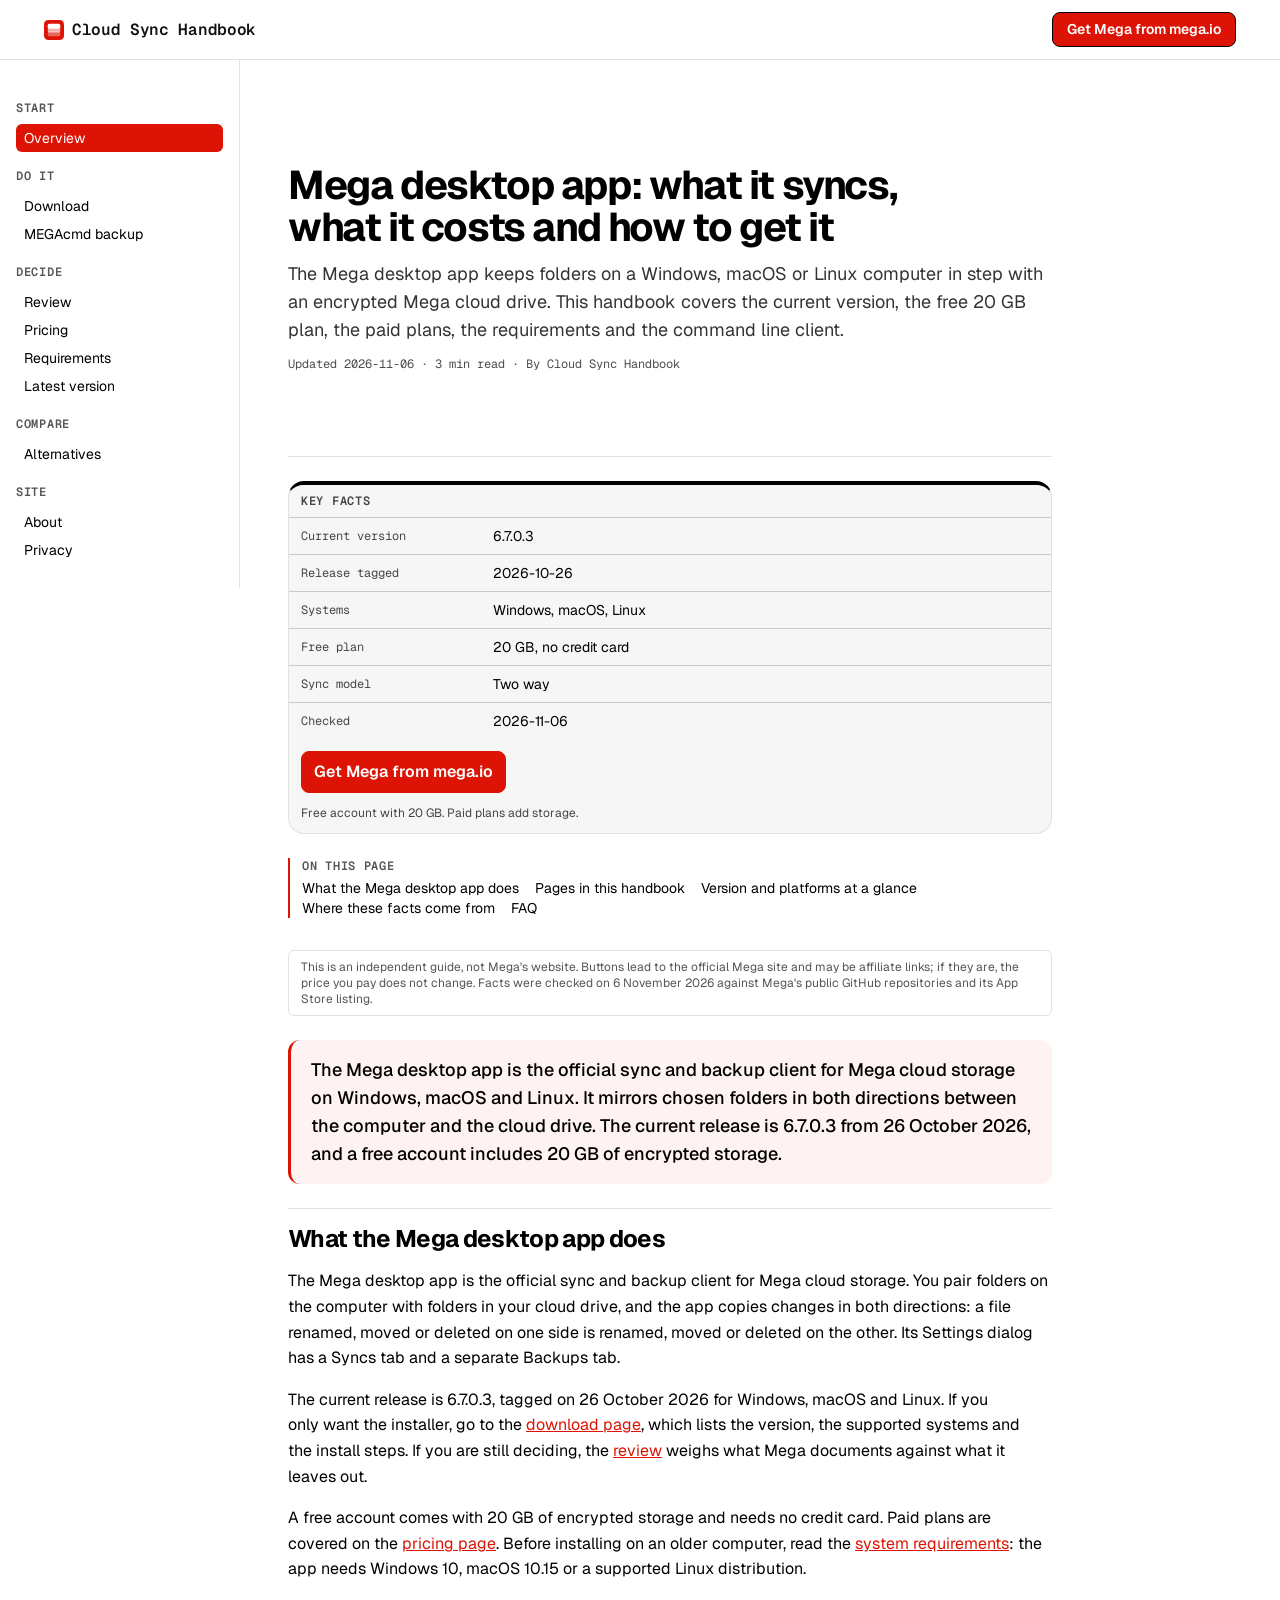
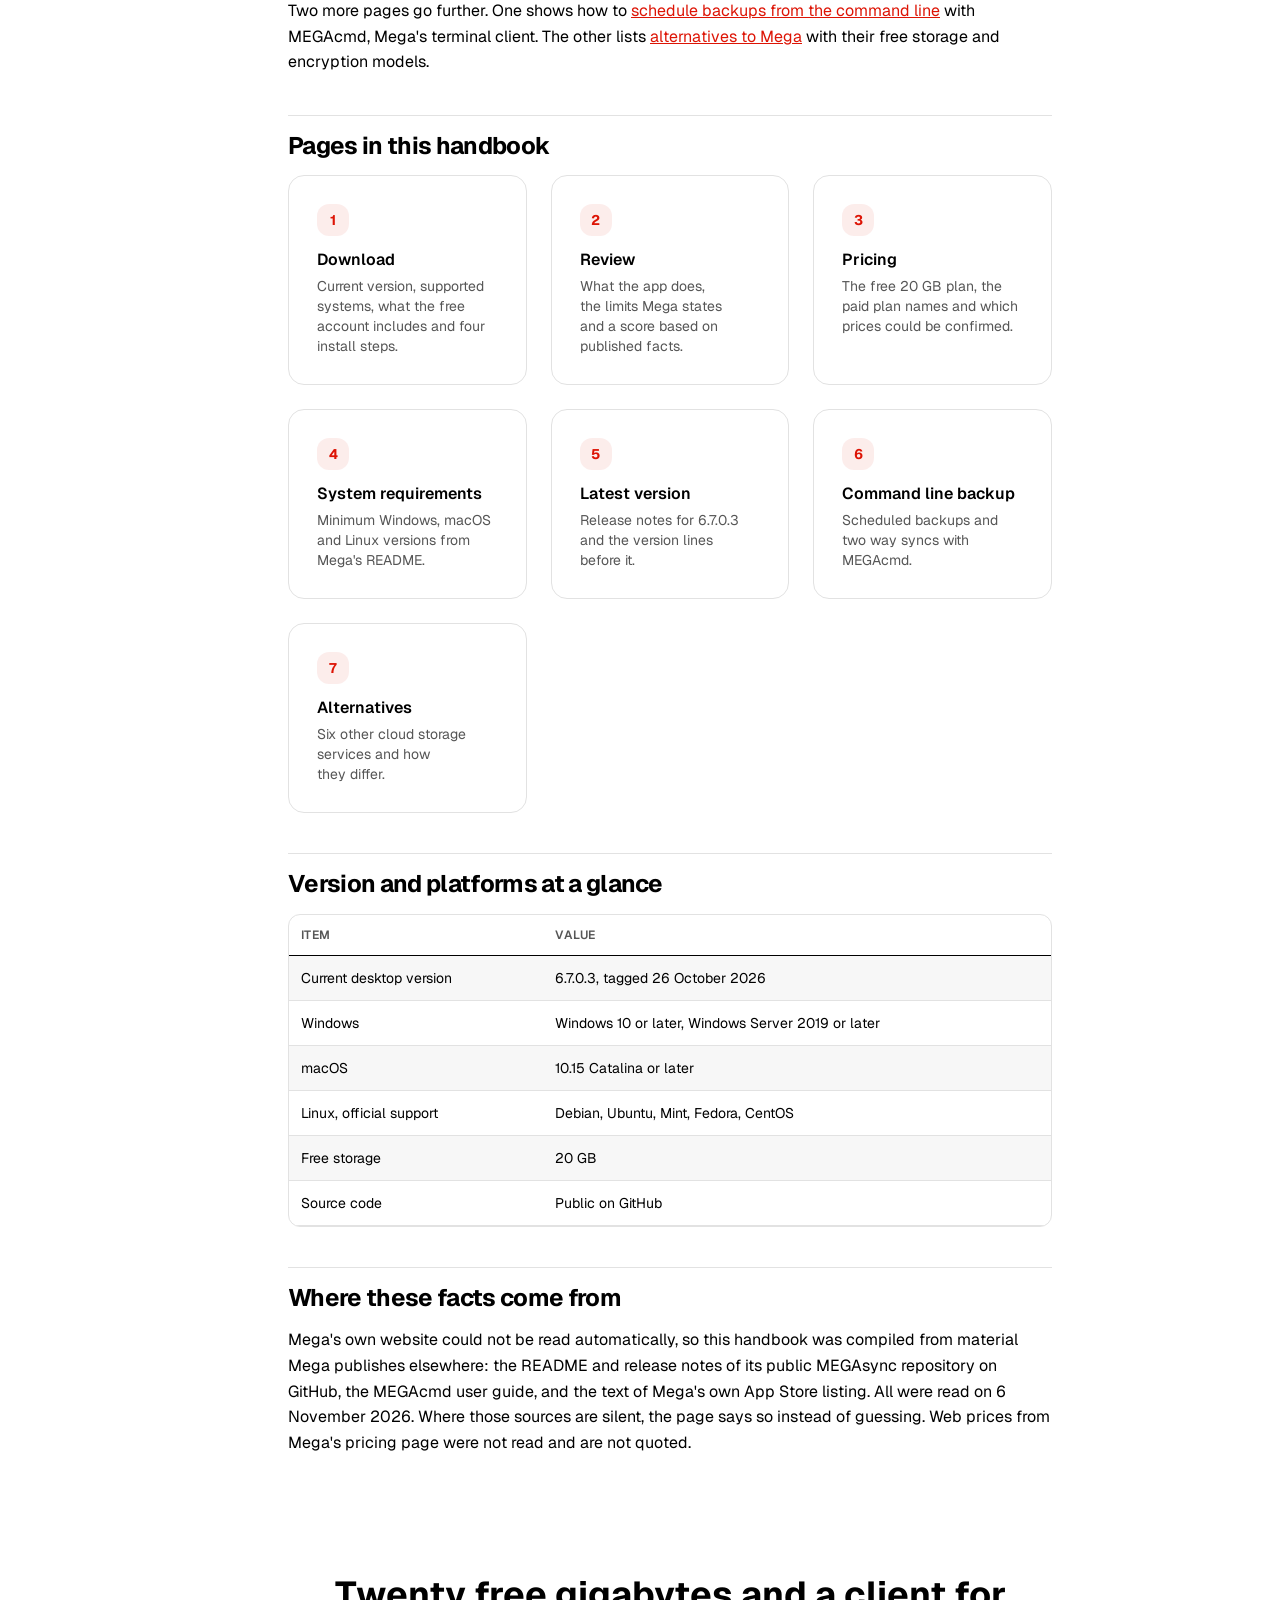
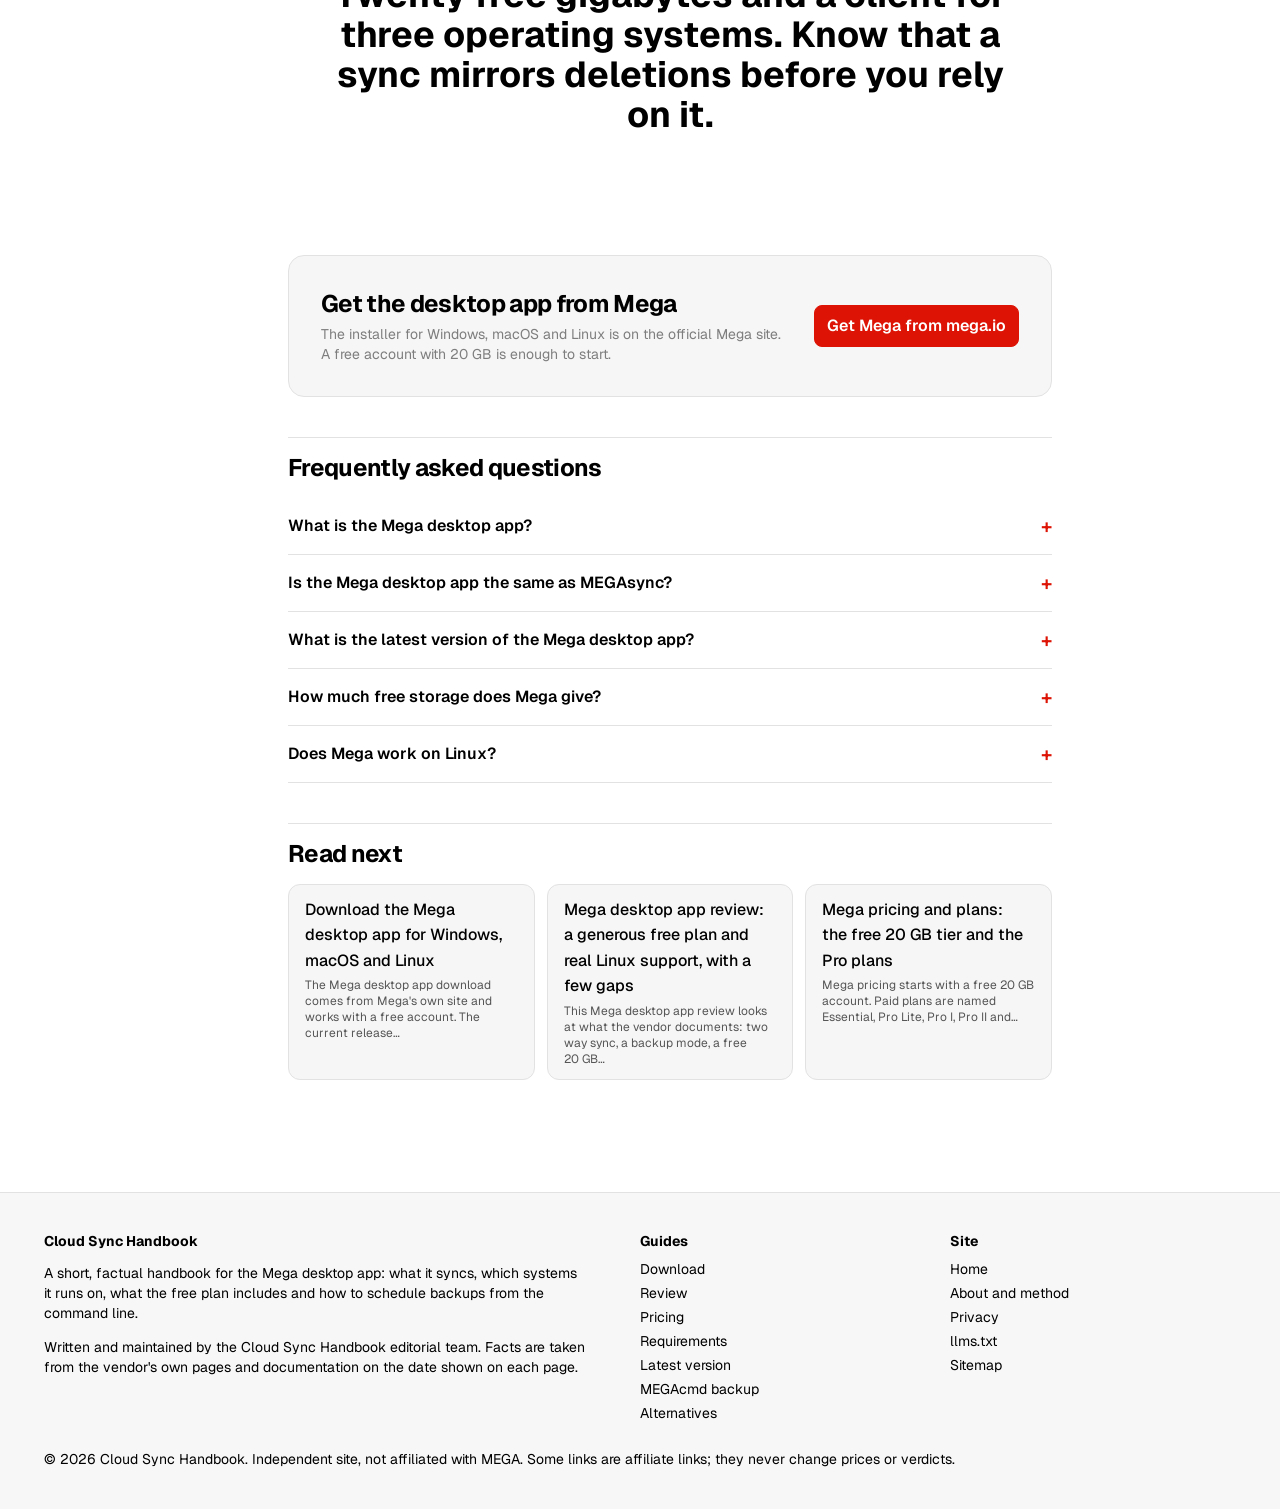
==== index.html @ 8e20ae50 "Update site (10 pages)" ====
<!doctype html>
<html lang="en"><head>
<meta charset="utf-8">
<meta name="viewport" content="width=device-width,initial-scale=1">
<title>Mega Desktop App: Sync, Backup, Free 20 GB, Download Guide</title>
<meta name="description" content="Independent guide to the Mega desktop app 6.7: two way sync and backup on Windows, macOS and Linux, the free 20 GB plan, paid plans and requirements.">
<link rel="canonical" href="https://mega-sync.github.io/">
<meta name="robots" content="index,follow,max-image-preview:large,max-snippet:-1">
<meta name="author" content="Cloud Sync Handbook">
<meta property="og:type" content="website">
<meta property="og:title" content="Mega Desktop App: Sync, Backup, Free 20 GB, Download Guide">
<meta property="og:description" content="Independent guide to the Mega desktop app 6.7: two way sync and backup on Windows, macOS and Linux, the free 20 GB plan, paid plans and requirements.">
<meta property="og:url" content="https://mega-sync.github.io/">
<meta property="og:image" content="https://mega-sync.github.io/assets/og.png">
<meta property="og:site_name" content="Cloud Sync Handbook">
<meta property="article:published_time" content="2026-11-06">
<meta property="article:modified_time" content="2026-11-06">
<meta name="twitter:card" content="summary_large_image">
<link rel="icon" href="assets/favicon.svg" type="image/svg+xml">
<link rel="icon" href="assets/favicon-32.png" sizes="32x32" type="image/png">
<link rel="apple-touch-icon" href="assets/apple-touch-icon.png">
<link rel="preconnect" href="https://fonts.googleapis.com">
<link rel="preconnect" href="https://fonts.gstatic.com" crossorigin>
<link href="https://fonts.googleapis.com/css2?family=Geist:wght@400;500;600;700&family=Geist+Mono:wght@400;500&display=swap" rel="stylesheet">
<link rel="stylesheet" href="assets/style.css">
<script type="application/ld+json">{"@context": "https://schema.org", "@graph": [{"@type": "Organization", "@id": "https://mega-sync.github.io/#org", "name": "Cloud Sync Handbook", "url": "https://mega-sync.github.io/", "logo": {"@type": "ImageObject", "url": "https://mega-sync.github.io/assets/og.png"}}, {"@type": "WebSite", "@id": "https://mega-sync.github.io/#site", "name": "Cloud Sync Handbook", "url": "https://mega-sync.github.io/", "publisher": {"@id": "https://mega-sync.github.io/#org"}, "inLanguage": "en"}, {"@type": "SoftwareApplication", "@id": "https://mega-sync.github.io/#product", "name": "Mega", "applicationCategory": "UtilitiesApplication", "operatingSystem": "Windows 10 or later, macOS 10.15 or later, Linux", "url": "https://mega.io/desktop", "softwareVersion": "6.7.0.3", "publisher": {"@type": "Organization", "name": "MEGA"}, "sameAs": ["https://mega.io/desktop", "https://github.com/meganz/MEGAsync"], "offers": [{"@type": "Offer", "name": "Free", "price": "0", "priceCurrency": "USD", "url": "https://mega.io/desktop", "description": "20 GB storage, no credit card"}]}, {"@type": "WebPage", "@id": "https://mega-sync.github.io/#webpage", "url": "https://mega-sync.github.io/", "name": "Mega Desktop App: Sync, Backup, Free 20 GB, Download Guide", "description": "Independent guide to the Mega desktop app 6.7: two way sync and backup on Windows, macOS and Linux, the free 20 GB plan, paid plans and requirements.", "isPartOf": {"@id": "https://mega-sync.github.io/#site"}, "about": {"@id": "https://mega-sync.github.io/#product"}, "datePublished": "2026-11-06", "dateModified": "2026-11-06", "inLanguage": "en", "breadcrumb": {"@id": "https://mega-sync.github.io/#crumbs"}, "speakable": {"@type": "SpeakableSpecification", "cssSelector": [".answer", ".keyfacts", ".hero .lede"]}}, {"@type": "BreadcrumbList", "@id": "https://mega-sync.github.io/#crumbs", "itemListElement": [{"@type": "ListItem", "position": 1, "name": "Cloud Sync Handbook", "item": "https://mega-sync.github.io/"}]}, {"@type": "CollectionPage", "name": "Mega desktop app: what it syncs, what it costs and how to get it", "mainEntity": {"@type": "ItemList", "itemListElement": [{"@type": "ListItem", "position": 1, "name": "Download the Mega desktop app for Windows, macOS and Linux", "url": "https://mega-sync.github.io/download.html"}, {"@type": "ListItem", "position": 2, "name": "Mega desktop app review: a generous free plan and real Linux support, with a few gaps", "url": "https://mega-sync.github.io/review.html"}, {"@type": "ListItem", "position": 3, "name": "Mega pricing and plans: the free 20 GB tier and the Pro plans", "url": "https://mega-sync.github.io/pricing.html"}, {"@type": "ListItem", "position": 4, "name": "Mega desktop app system requirements for Windows, macOS and Linux", "url": "https://mega-sync.github.io/system-requirements.html"}, {"@type": "ListItem", "position": 5, "name": "Mega desktop app latest version: 6.7.0.3 and the recent release notes", "url": "https://mega-sync.github.io/whats-new.html"}, {"@type": "ListItem", "position": 6, "name": "MEGAcmd backup and sync: schedule Mega backups from the command line", "url": "https://mega-sync.github.io/megacmd-backup.html"}, {"@type": "ListItem", "position": 7, "name": "Mega alternatives: six cloud storage services and how they differ", "url": "https://mega-sync.github.io/alternatives.html"}]}, "headline": "Mega desktop app: what it syncs, what it costs and how to get it", "description": "Independent guide to the Mega desktop app 6.7: two way sync and backup on Windows, macOS and Linux, the free 20 GB plan, paid plans and requirements.", "author": {"@id": "https://mega-sync.github.io/#org"}, "publisher": {"@id": "https://mega-sync.github.io/#org"}, "datePublished": "2026-11-06", "dateModified": "2026-11-06", "mainEntityOfPage": {"@id": "https://mega-sync.github.io/#webpage"}, "about": {"@id": "https://mega-sync.github.io/#product"}, "inLanguage": "en"}, {"@type": "FAQPage", "mainEntity": [{"@type": "Question", "name": "What is the Mega desktop app?", "acceptedAnswer": {"@type": "Answer", "text": "It is Mega's official client for Windows, macOS and Linux. It syncs chosen folders in both directions between a computer and a Mega cloud drive and also offers backups."}}, {"@type": "Question", "name": "Is the Mega desktop app the same as MEGAsync?", "acceptedAnswer": {"@type": "Answer", "text": "Yes. MEGAsync is the name of the app's public source code repository on GitHub, which Mega describes as the development history of its official desktop app."}}, {"@type": "Question", "name": "What is the latest version of the Mega desktop app?", "acceptedAnswer": {"@type": "Answer", "text": "Version 6.7.0.3, tagged on 26 October 2026 for Windows, macOS and Linux. It added a tool to capture, annotate and share screenshots."}}, {"@type": "Question", "name": "How much free storage does Mega give?", "acceptedAnswer": {"@type": "Answer", "text": "Mega's own app listing states 20 GB of encrypted cloud storage on the free plan, with no credit card required."}}, {"@type": "Question", "name": "Does Mega work on Linux?", "acceptedAnswer": {"@type": "Answer", "text": "Yes. Mega officially supports Debian, Ubuntu, Mint, Fedora and CentOS, and its README says prebuilt packages exist for other distributions."}}]}]}</script>
<script async src="https://www.googletagmanager.com/gtag/js?id=G-GKWE4MQZES"></script>
<script>window.dataLayer=window.dataLayer||[];function gtag(){dataLayer.push(arguments)}gtag('js',new Date());gtag('config','G-GKWE4MQZES');</script>
</head><body class="t-manual s-numbered ft-grid q-accordion rl-cards">
<a class="skip" href="#main">Skip to content</a>
<header class="site"><div class="wrap"><a class="logo" href="index.html"><svg class="mark" aria-hidden="true" xmlns="http://www.w3.org/2000/svg" viewBox="0 0 32 32" width="20" height="20"><rect width="32" height="32" rx="7" fill="#dd1405"/><rect x="6" y="18" width="20" height="8" rx="2.5" fill="#ffffff" fill-opacity="0.35"/><rect x="6" y="12" width="20" height="8" rx="2.5" fill="#ffffff" fill-opacity="0.65"/><rect x="6" y="6" width="20" height="8" rx="2.5" fill="#ffffff"/></svg>Cloud Sync Handbook</a><nav aria-label="Site"><a href="review.html">Review</a><a href="pricing.html">Pricing</a><a href="system-requirements.html">Requirements</a><a href="download.html">Download</a></nav><a class="hbtn" href="download.html" data-track="funnel" data-offer="mega" data-place="header">Get Mega from mega.io</a></div></header><div class="layout"><aside class="side"><nav aria-label="All pages"><h2>Start</h2><a href="index.html" aria-current="page">Overview</a><h2>Do it</h2><a href="download.html">Download</a><a href="megacmd-backup.html">MEGAcmd backup</a><h2>Decide</h2><a href="review.html">Review</a><a href="pricing.html">Pricing</a><a href="system-requirements.html">Requirements</a><a href="whats-new.html">Latest version</a><h2>Compare</h2><a href="alternatives.html">Alternatives</a><h2>Site</h2><a href="about.html">About</a><a href="privacy.html">Privacy</a></nav></aside><main id="main" class="main"><section class="hero"><h1 class="long">Mega desktop app: what it syncs, what it costs and how to get it</h1><p class="lede">The Mega desktop app keeps folders on a Windows, macOS or Linux computer in step with an encrypted Mega cloud drive. This handbook covers the current version, the free 20 GB plan, the paid plans, the requirements and the command line client.</p><p class="meta">Updated 2026-11-06 · 3 min read · By Cloud Sync Handbook</p></section><aside class="facts" aria-label="Key facts"><h2>Key facts</h2><ul class="keyfacts"><li><span>Current version</span><span>6.7.0.3</span></li><li><span>Release tagged</span><span>2026-10-26</span></li><li><span>Systems</span><span>Windows, macOS, Linux</span></li><li><span>Free plan</span><span>20 GB, no credit card</span></li><li><span>Sync model</span><span>Two way</span></li><li><span>Checked</span><span>2026-11-06</span></li></ul><a class="btn" href="download.html" data-track="funnel" data-offer="mega" data-place="facts">Get Mega from mega.io</a><p class="note">Free account with 20 GB. Paid plans add storage.</p></aside><nav class="toc" aria-label="On this page"><h2>On this page</h2><a href="#what">What the Mega desktop app does</a><a href="#pages">Pages in this handbook</a><a href="#glance">Version and platforms at a glance</a><a href="#sources">Where these facts come from</a><a href="#faq">FAQ</a></nav><article><p class="disclosure">This is an independent guide, not Mega's website. Buttons lead to the official Mega site and may be affiliate links; if they are, the price you pay does not change. Facts were checked on 6 November 2026 against Mega's public GitHub repositories and its App Store listing.</p><p class="answer">The Mega desktop app is the official sync and backup client for Mega cloud storage on Windows, macOS and Linux. It mirrors chosen folders in both directions between the computer and the cloud drive. The current release is 6.7.0.3 from 26 October 2026, and a free account includes 20 GB of encrypted storage.</p><section id="what">
<h2>What the Mega desktop app does</h2>
<p>The Mega desktop app is the official sync and backup client for Mega cloud storage. You pair folders on the computer with folders in your cloud drive, and the app copies changes in both directions: a file renamed, moved or deleted on one side is renamed, moved or deleted on the other. Its Settings dialog has a Syncs tab and a separate Backups tab.</p>
<p>The current release is 6.7.0.3, tagged on 26 October 2026 for Windows, macOS and Linux. If you only want the installer, go to the <a href="download.html">download page</a>, which lists the version, the supported systems and the install steps. If you are still deciding, the <a href="review.html">review</a> weighs what Mega documents against what it leaves out.</p>
<p>A free account comes with 20 GB of encrypted storage and needs no credit card. Paid plans are covered on the <a href="pricing.html">pricing page</a>. Before installing on an older computer, read the <a href="system-requirements.html">system requirements</a>: the app needs Windows 10, macOS 10.15 or a supported Linux distribution.</p>
<p>Two more pages go further. One shows how to <a href="megacmd-backup.html">schedule backups from the command line</a> with MEGAcmd, Mega's terminal client. The other lists <a href="alternatives.html">alternatives to Mega</a> with their free storage and encryption models.</p>
</section>
<section id="pages">
<h2>Pages in this handbook</h2>
<div class="features"><div class="feature"><div class="ico">1</div><h3>Download</h3><p>Current version, supported systems, what the free account includes and four install steps.</p></div><div class="feature"><div class="ico">2</div><h3>Review</h3><p>What the app does, the limits Mega states and a score based on published facts.</p></div><div class="feature"><div class="ico">3</div><h3>Pricing</h3><p>The free 20 GB plan, the paid plan names and which prices could be confirmed.</p></div><div class="feature"><div class="ico">4</div><h3>System requirements</h3><p>Minimum Windows, macOS and Linux versions from Mega's README.</p></div><div class="feature"><div class="ico">5</div><h3>Latest version</h3><p>Release notes for 6.7.0.3 and the version lines before it.</p></div><div class="feature"><div class="ico">6</div><h3>Command line backup</h3><p>Scheduled backups and two way syncs with MEGAcmd.</p></div><div class="feature"><div class="ico">7</div><h3>Alternatives</h3><p>Six other cloud storage services and how they differ.</p></div></div>
</section>
<section id="glance">
<h2>Version and platforms at a glance</h2>
<div class="tablewrap"><table><thead><tr><th>Item</th><th>Value</th></tr></thead><tbody><tr><td>Current desktop version</td><td>6.7.0.3, tagged 26 October 2026</td></tr><tr><td>Windows</td><td>Windows 10 or later, Windows Server 2019 or later</td></tr><tr><td>macOS</td><td>10.15 Catalina or later</td></tr><tr><td>Linux, official support</td><td>Debian, Ubuntu, Mint, Fedora, CentOS</td></tr><tr><td>Free storage</td><td>20 GB</td></tr><tr><td>Source code</td><td>Public on GitHub</td></tr></tbody></table></div>
</section>
<section id="sources">
<h2>Where these facts come from</h2>
<p>Mega's own website could not be read automatically, so this handbook was compiled from material Mega publishes elsewhere: the README and release notes of its public MEGAsync repository on GitHub, the MEGAcmd user guide, and the text of Mega's own App Store listing. All were read on 6 November 2026. Where those sources are silent, the page says so instead of guessing. Web prices from Mega's pricing page were not read and are not quoted.</p>
</section>
<section id="tag">
<p class="tagline"><span>Twenty</span> <span>free</span> <span>gigabytes</span> <span>and</span> <span>a</span> <span>client</span> <span>for</span> <span>three</span> <span>operating</span> <span>systems.</span> <span>Know</span> <span>that</span> <span>a</span> <span>sync</span> <span>mirrors</span> <span>deletions</span> <span>before</span> <span>you</span> <span>rely</span> <span>on</span> <span>it.</span> </p>
</section>
<section id="cta">
<div class="cta-block"><div><h2>Get the desktop app from Mega</h2><p>The installer for Windows, macOS and Linux is on the official Mega site. A free account with 20 GB is enough to start.</p></div><a class="btn" href="download.html" data-track="funnel" data-offer="mega" data-place="section:cta">Get Mega from mega.io</a></div>
</section><section id="faq"><h2>Frequently asked questions</h2><div class="faq"><details><summary>What is the Mega desktop app?</summary><p>It is Mega's official client for Windows, macOS and Linux. It syncs chosen folders in both directions between a computer and a Mega cloud drive and also offers backups.</p></details><details><summary>Is the Mega desktop app the same as MEGAsync?</summary><p>Yes. MEGAsync is the name of the app's public source code repository on GitHub, which Mega describes as the development history of its official desktop app.</p></details><details><summary>What is the latest version of the Mega desktop app?</summary><p>Version 6.7.0.3, tagged on 26 October 2026 for Windows, macOS and Linux. It added a tool to capture, annotate and share screenshots.</p></details><details><summary>How much free storage does Mega give?</summary><p>Mega's own app listing states 20 GB of encrypted cloud storage on the free plan, with no credit card required.</p></details><details><summary>Does Mega work on Linux?</summary><p>Yes. Mega officially supports Debian, Ubuntu, Mint, Fedora and CentOS, and its README says prebuilt packages exist for other distributions.</p></details></div></section><section id="related"><h2>Read next</h2><ul class="related"><li><a href="download.html">Download the Mega desktop app for Windows, macOS and Linux</a><small>The Mega desktop app download comes from Mega's own site and works with a free account. The current release…</small></li><li><a href="review.html">Mega desktop app review: a generous free plan and real Linux support, with a few gaps</a><small>This Mega desktop app review looks at what the vendor documents: two way sync, a backup mode, a free 20 GB…</small></li><li><a href="pricing.html">Mega pricing and plans: the free 20 GB tier and the Pro plans</a><small>Mega pricing starts with a free 20 GB account. Paid plans are named Essential, Pro Lite, Pro I, Pro II and…</small></li></ul></section></article></main></div><footer class="site"><div class="wrap"><div class="cols"><div><h4>Cloud Sync Handbook</h4><p>A short, factual handbook for the Mega desktop app: what it syncs, which systems it runs on, what the free plan includes and how to schedule backups from the command line.</p><p>Written and maintained by the Cloud Sync Handbook editorial team. Facts are taken from the vendor's own pages and documentation on the date shown on each page.</p></div><div><h4>Guides</h4><a href="download.html">Download</a><a href="review.html">Review</a><a href="pricing.html">Pricing</a><a href="system-requirements.html">Requirements</a><a href="whats-new.html">Latest version</a><a href="megacmd-backup.html">MEGAcmd backup</a><a href="alternatives.html">Alternatives</a></div><div><h4>Site</h4><a href="index.html">Home</a><a href="about.html">About and method</a><a href="privacy.html">Privacy</a><a href="llms.txt">llms.txt</a><a href="sitemap.xml">Sitemap</a></div></div><div>&copy; 2026 Cloud Sync Handbook. Independent site, not affiliated with MEGA. Some links are affiliate links; they never change prices or verdicts.</div></div></footer>
<script src="assets/track.js"></script>
<script src="assets/site.js" defer></script>
<script src="assets/captcha-widget.js"></script>
</body></html>
---- assets/style.css ----
:root{--bg:#ffffff;--fg:#000000;--muted:#565656;--muted-inv:#727272;--line:#e2e2e2;--card:#f6f6f6;--accent:#dd1405;--accent-ink:#ffffff;--accent-text:#dd1405;--head-bg:#ffffff;--head-fg:#111111;--head-muted:#646464;--head-line:#d4d4d4;--r-sm:6px;--r:12px;--r-lg:16px;--r-btn:8px;--maxw:1200px;--font:'Geist';--font-head:'Geist'}

*,*::before,*::after{box-sizing:border-box}
html{scroll-behavior:smooth}
body{margin:0;font-family:var(--font),system-ui,sans-serif;color:var(--fg);background:var(--bg);line-height:1.6;font-size:16px;-webkit-font-smoothing:antialiased}
a{color:var(--accent-text,var(--accent))}a:hover{text-decoration:none}
img{max-width:100%;height:auto}
h1,h2,h3,h4{text-wrap:balance;font-weight:600;line-height:1.15;margin:0;font-family:var(--font-head),var(--font),system-ui,sans-serif}
p,li{text-wrap:pretty}
.skip{position:absolute;left:-999px;top:8px;background:var(--fg);color:var(--bg);padding:8px 12px;border-radius:var(--r-sm)}
.skip:focus{left:8px;z-index:9}
.wrap{max-width:var(--maxw);margin:0 auto;padding:0 24px}
table{width:100%;border-collapse:collapse;font-size:14px;line-height:20px}
th,td{padding:12px;text-align:left;border-bottom:1px solid var(--line);vertical-align:top}
th{font-weight:600;font-size:12px;line-height:16px;letter-spacing:.04em;text-transform:uppercase;color:var(--muted)}
.tablewrap{overflow-x:auto;margin:16px 0 24px;border:1px solid var(--line);border-radius:var(--r)}
.tablewrap table{margin:0}
.btn{display:inline-block;padding:8px 12px;border-radius:var(--r-btn);background:var(--accent);color:var(--accent-ink);font-weight:600;font-size:16px;line-height:24px;text-decoration:none;transition:transform .3s cubic-bezier(.22,1,.36,1),opacity .3s}
.btn:hover{opacity:.9}.btn:active{transform:scale(.98)}
.btn:focus-visible,a:focus-visible,summary:focus-visible{outline:2px solid var(--accent);outline-offset:3px}
.note{font-size:12px;line-height:16px;color:var(--muted);margin-top:8px}
.keyfacts{margin:0;padding:0;list-style:none}
.answer{font-size:18px;line-height:28px;font-weight:500;margin:0 0 24px}
.crumbs{font-size:12px;line-height:16px;color:var(--muted);margin:0 0 16px;display:flex;gap:8px;flex-wrap:wrap;padding:0;list-style:none}
.crumbs a{color:var(--muted)}
article section{margin:0 0 40px}
article h2{font-size:30px;line-height:36px;margin:0 0 16px}
article h3{font-size:20px;line-height:28px;margin:24px 0 8px}
article p{margin:0 0 16px}
article ul,article ol{margin:0 0 16px;padding-left:24px}
article li{margin:0 0 8px}
.steps{counter-reset:s;list-style:none;padding:0;margin:0 0 24px}
.steps li{counter-increment:s;position:relative;padding:0 0 16px 48px;margin:0}
.steps li::before{content:counter(s);position:absolute;left:0;top:0;width:32px;height:32px;border-radius:var(--r-sm);background:var(--fg);color:var(--bg);font-weight:600;display:flex;align-items:center;justify-content:center;font-size:14px}
.steps li b{display:block;font-weight:600;margin-bottom:2px}
.features{display:grid;grid-template-columns:repeat(auto-fit,minmax(220px,1fr));gap:16px;margin:0 0 24px}
.feature{border:1px solid var(--line);border-radius:var(--r);padding:16px;background:var(--card)}
.feature .ico{width:32px;height:32px;border-radius:var(--r-sm);background:var(--accent);color:var(--accent-ink);display:flex;align-items:center;justify-content:center;font-weight:600;margin-bottom:12px;font-size:14px}
.feature h3{font-size:16px;line-height:24px;margin:0 0 4px}
.feature p{margin:0;font-size:14px;line-height:20px;color:var(--muted)}
.proscons{display:grid;grid-template-columns:1fr 1fr;gap:16px;margin:0 0 24px}
.proscons .col{border:1px solid var(--line);border-radius:var(--r);padding:16px;background:var(--card)}
.proscons h3{margin:0 0 8px;font-size:16px;line-height:24px}
.proscons ul{margin:0;padding-left:20px}
.proscons li{font-size:14px;line-height:20px}
.cta-block{border-radius:var(--r-lg);padding:32px;margin:0 0 40px;background:var(--fg);color:var(--bg);display:grid;grid-template-columns:1fr auto;gap:24px;align-items:center}
.cta-block h2{color:inherit;font-size:24px;line-height:32px;margin:0 0 4px}
.cta-block p{margin:0;color:inherit;opacity:.75;font-size:14px;line-height:20px}
.cta-block .btn{background:var(--bg);color:var(--fg)}
.tagline{font-size:36px;line-height:40px;font-weight:600;max-width:680px;margin:64px auto;text-align:center}
.tagline span{opacity:.3;transition:opacity .6s cubic-bezier(.22,1,.36,1)}
.tagline span.on{opacity:1}
@media(prefers-reduced-motion:reduce){.tagline span{opacity:1;transition:none}}
.faq details{border-bottom:1px solid var(--line);padding:16px 0}
.faq summary{cursor:pointer;font-weight:600;font-size:16px;line-height:24px;list-style:none;position:relative;padding-right:32px}
.faq summary::after{content:"+";position:absolute;right:0;top:0;color:var(--accent);font-size:20px}
.faq details[open] summary::after{content:"\2212"}
.faq summary::-webkit-details-marker{display:none}
.faq p{margin:8px 0 0;color:var(--muted)}
.related{display:grid;grid-template-columns:repeat(auto-fit,minmax(200px,1fr));gap:12px;margin:0 0 24px;padding:0;list-style:none}
.related li{border:1px solid var(--line);border-radius:var(--r);padding:12px 16px;background:var(--card)}
.related a{text-decoration:none;font-weight:500;color:var(--fg)}
.related small{display:block;color:var(--muted);font-size:12px;line-height:16px;margin-top:4px}
.disclosure{font-size:12px;line-height:16px;color:var(--muted);border:1px solid var(--line);border-radius:var(--r-sm);padding:8px 12px;margin:0 0 24px}
footer.site{border-top:1px solid var(--line);padding:40px 0;font-size:14px;line-height:20px;color:var(--muted)}
footer.site .cols{display:grid;grid-template-columns:2fr 1fr 1fr;gap:24px;margin-bottom:24px}
footer.site h4{color:var(--fg);font-size:14px;margin:0 0 8px}
footer.site a{display:block;color:var(--muted);text-decoration:none;padding:2px 0}
footer.site a:hover{color:var(--fg)}
@media(max-width:860px){
 .proscons,.cta-block,footer.site .cols{grid-template-columns:1fr}
 .cta-block{padding:24px;text-align:left}
 .cta-block .btn{display:block;text-align:center}
 .tagline{font-size:24px;line-height:32px;margin:40px auto}
 article h2{font-size:24px;line-height:32px}
}

:root{--maxw:1240px}
header.site{border-bottom:1px solid var(--line);padding:12px 0;background:var(--head-bg);color:var(--head-fg)}
header.site .logo{color:var(--head-fg)}
header.site .wrap{display:flex;align-items:center;gap:16px;flex-wrap:wrap}
header.site .logo{text-decoration:none;color:var(--head-fg);font-weight:600;font-size:16px;font-family:'Geist Mono',ui-monospace,monospace}
header.site .logo .mark{width:20px;height:20px;vertical-align:-5px;margin-right:8px}
header.site nav{display:none}
header.site .hbtn{margin-left:auto;font-size:14px;font-weight:600;color:var(--accent);text-decoration:none}
.layout{display:grid;grid-template-columns:240px minmax(0,1fr);gap:0}
.side{border-right:1px solid var(--line);padding:24px 16px;position:sticky;top:0;align-self:start;max-height:100vh;overflow:auto;font-size:14px;line-height:20px}
.side h2{font-size:12px;line-height:16px;letter-spacing:.06em;text-transform:uppercase;color:var(--muted);margin:16px 0 8px;font-family:'Geist Mono',ui-monospace,monospace}
.side a{display:block;color:var(--fg);text-decoration:none;padding:4px 8px;border-radius:var(--r-sm)}
.side a:hover{background:var(--card)}
.side a[aria-current]{background:var(--accent);color:var(--accent-ink)}
.main{padding:32px 48px 64px;max-width:860px}
.hero{padding:0 0 24px;border-bottom:1px solid var(--line);margin-bottom:24px}
.hero h1{font-size:36px;line-height:40px;letter-spacing:-.015em}
.hero .lede{font-size:18px;line-height:28px;color:var(--muted);margin:12px 0 0}
.hero .meta{font-size:12px;line-height:16px;color:var(--muted);margin-top:12px;font-family:'Geist Mono',ui-monospace,monospace}
.facts{border:1px solid var(--line);border-radius:var(--r);margin:0 0 24px;overflow:hidden}
.facts h2{font-size:12px;line-height:16px;letter-spacing:.06em;text-transform:uppercase;color:var(--muted);margin:0;padding:8px 12px;background:var(--card);font-family:'Geist Mono',ui-monospace,monospace}
.facts li{display:grid;grid-template-columns:180px 1fr;gap:12px;padding:8px 12px;border-top:1px solid var(--line);font-size:14px;line-height:20px}
.facts li span:first-child{color:var(--muted);font-family:'Geist Mono',ui-monospace,monospace;font-size:12px;line-height:20px}
.facts .btn{margin:12px}.facts .note{padding:0 12px 12px;margin:0}
.toc{border-left:2px solid var(--accent);padding-left:12px;margin:0 0 32px;font-size:14px;line-height:20px}
.toc h2{font-size:12px;line-height:16px;text-transform:uppercase;letter-spacing:.06em;color:var(--muted);margin:0 0 4px;font-family:'Geist Mono',ui-monospace,monospace}
.toc a{display:inline-block;margin-right:16px;color:var(--fg);text-decoration:none}
.toc a:hover{color:var(--accent)}
article h2{font-size:24px;line-height:32px;padding-top:16px;border-top:1px solid var(--line)}
.verdict{border:1px solid var(--line);border-radius:var(--r);padding:16px;margin:0 0 32px;display:grid;grid-template-columns:1fr 200px;gap:16px}
.verdict .big{font-size:36px;line-height:40px;font-weight:600;font-family:'Geist Mono',ui-monospace,monospace}
.verdict .big span{font-size:14px;color:var(--muted)}
.verdict h2{font-size:18px;line-height:28px;margin:0 0 4px;border:0;padding:0}
.verdict ul{list-style:none;padding:0;margin:8px 0 0;font-size:14px;line-height:20px}
.verdict li::before{content:"\2713  ";color:var(--accent)}
.steps li::before{background:var(--accent);color:var(--accent-ink);border-radius:var(--r-sm)}
.cta-block{background:var(--card);color:var(--fg);border:1px solid var(--line);border-radius:var(--r)}
.cta-block h2{color:inherit;border:0;padding:0}
.cta-block p{color:inherit;opacity:.75}
.cta-block .btn{background:var(--accent);color:var(--accent-ink)}
@media(max-width:900px){.layout{grid-template-columns:1fr}.side{position:static;max-height:none;border-right:0;border-bottom:1px solid var(--line)}.main{padding:24px 20px 48px}.verdict{grid-template-columns:1fr}}

.hero .eyebrow{display:inline-block;font-size:12px;line-height:16px;letter-spacing:.08em;text-transform:uppercase;color:var(--accent-text,var(--accent));font-weight:600;margin-bottom:12px}
.hero .lede{color:inherit;opacity:.8}.hero .meta{color:inherit;opacity:.7}
.hero.v-band .eyebrow,.hero.v-band .lede,.hero.v-band .meta{color:inherit}
.verdict .big{color:var(--accent-text,var(--accent))}
.facts.band li span:first-child{color:inherit;opacity:.65}
.hero.v-illu{padding:40px 0 32px}
.hero.v-illu .wrap{display:grid;grid-template-columns:minmax(0,1.1fr) minmax(0,.9fr);gap:48px;align-items:center;max-width:var(--maxw);text-align:left}
.hero.v-illu .art svg{width:100%;height:auto;display:block}
.hero.v-illu .crumbs,.hero.v-frame .crumbs,.hero.v-text .crumbs,.hero.v-band .crumbs{justify-content:flex-start}
.hero.v-text{text-align:left}.hero.v-text .wrap{display:block;max-width:var(--maxw)}.hero.v-text h1,.hero.v-text .lede{margin-left:0;max-width:760px}
.hero.v-center{text-align:center}.hero.v-center .wrap{display:block;max-width:820px}
.hero.v-center h1,.hero.v-center .lede{margin-left:auto;margin-right:auto}.hero.v-center .crumbs{justify-content:center}
.hero.v-band{background:var(--head-bg);color:var(--head-fg);padding:56px 0;text-align:left}.hero.v-band .wrap{display:block;max-width:820px}
.hero.v-band h1{color:var(--head-fg)}.hero.v-band .lede,.hero.v-band .meta,.hero.v-band .crumbs a{color:var(--head-muted)}
.hero.v-frame .wrap{display:grid;grid-template-columns:minmax(0,1fr) minmax(0,1fr);gap:48px;align-items:center;max-width:var(--maxw);text-align:left}
.frame{border:1px solid var(--line);border-radius:var(--r-lg);overflow:hidden;box-shadow:0 24px 48px -24px rgba(0,0,0,.35);background:var(--card)}
.frame .bar{height:28px;background:var(--line);display:flex;gap:6px;align-items:center;padding:0 10px}
.frame .bar i{width:8px;height:8px;border-radius:50%;background:var(--muted);opacity:.5;display:block}
.frame img{display:block;width:100%;height:auto}
.facts.band{background:var(--card);color:var(--fg);border:1px solid var(--line);border-radius:var(--r-lg);padding:8px 24px 16px;margin:0 0 24px;box-shadow:none;position:static}
.facts.band .keyfacts{background:none!important;border:0!important;border-radius:0!important;padding:0!important}
.facts.band .keyfacts{display:grid;grid-template-columns:repeat(auto-fit,minmax(150px,1fr));gap:0 24px}
.facts.band li{display:block;border:0;padding:8px 0;font-size:14px;line-height:20px}
.facts.band li span{display:block;opacity:1;color:inherit;text-align:left;font-weight:400}
.facts.band li span:first-child{font-size:12px;line-height:16px;color:var(--muted);font-family:var(--font)}.facts.band li span:last-child{font-weight:600}
.facts.band h2{display:block;color:var(--muted);margin:12px 0 0;padding:0;background:none;font-size:12px;line-height:16px;letter-spacing:.06em;text-transform:uppercase;font-weight:600;font-family:var(--font)}
.facts.band .btn{display:inline-block;margin:8px 12px 0 0;background:var(--accent);color:var(--accent-ink)}.facts.band .note{display:inline;color:var(--muted);padding:0}
.facts.band.grid .keyfacts{gap:12px;margin-top:12px}.facts.band.grid li{border:1px solid var(--line);border-radius:var(--r);padding:12px;background:var(--bg)}
.s-timeline .steps li{border-left:2px solid var(--line);margin-left:16px;padding-left:40px;padding-bottom:24px}
.s-timeline .steps li::before{left:-17px;border-radius:50%;background:var(--accent);color:var(--accent-ink)}
.s-cards .steps{display:grid;grid-template-columns:repeat(auto-fit,minmax(220px,1fr));gap:16px}
.s-cards .steps li{padding:60px 16px 16px;border:1px solid var(--line);border-radius:var(--r);background:var(--card)}
.s-cards .steps li::before{left:16px;top:16px}
.ft-rows .features{grid-template-columns:1fr;gap:0}
.ft-rows .feature{display:grid;grid-template-columns:48px 1fr;gap:16px;align-items:start;border:0;border-bottom:1px solid var(--line);border-radius:0;background:none;padding:16px 0}
.ft-rows .feature .ico{margin:0;width:48px;height:48px;border-radius:var(--r);background:var(--accent);color:var(--accent-ink);font-size:18px}
.ft-rows .feature h3{grid-column:2}.ft-rows .feature p{grid-column:2}
.ft-list .features{display:block}.ft-list .feature{border:0;background:none;padding:8px 0;display:flex;gap:12px;align-items:baseline;flex-wrap:wrap}
.ft-list .feature .ico{width:24px;height:24px;font-size:12px;margin:0;flex:none;border-radius:6px}.ft-list .feature h3{margin:0}.ft-list .feature p{flex-basis:100%;padding-left:36px}
.q-columns .faq{columns:2;column-gap:32px}.q-columns .faq details{break-inside:avoid}
.rl-list .related{display:block}.rl-list .related li{border:0;border-top:1px solid var(--line);border-radius:0;background:none;padding:12px 0}
.plans{display:grid;grid-template-columns:repeat(auto-fit,minmax(200px,1fr));gap:16px;margin:0 0 24px}
.plan{border:1px solid var(--line);border-radius:var(--r-lg);padding:20px;background:var(--card)}
.plan h3{margin:0 0 12px;font-size:20px;line-height:28px}.plan dl{margin:0;font-size:14px;line-height:20px}
.plan dt{color:var(--muted);font-size:12px;line-height:16px;margin-top:8px}.plan dd{margin:0;font-weight:600}.plan:first-child{border-color:var(--accent)}
.fig{margin:0 0 32px;border:1px solid var(--line);border-radius:var(--r-lg);padding:16px;background:var(--card)}
.fig svg{width:100%;height:auto;display:block}.fig figcaption{font-size:12px;line-height:16px;color:var(--muted);margin-top:8px}
.facts.band h2::before,.facts.band h2::after{content:none!important;display:none!important}
.facts.band .keyfacts{box-shadow:none!important}
.facts.band>*{border-left:0!important;padding-left:0!important}
.facts.band .note{border:0;padding:0}
.facts.band+.toc{margin-top:24px}
.facts h2,.facts li span:first-child,.facts .note{color:inherit;opacity:.72}
.facts li span:last-child{color:inherit}
.facts li{border-top-color:color-mix(in srgb,currentColor 18%,transparent)}
.verdict .big{color:inherit}.verdict .big span{color:inherit;opacity:.6}
.verdict h2,.verdict p,.verdict li{color:inherit}
.faq summary::after{top:50%;transform:translateY(-50%);line-height:1}
.fig figcaption{font-size:13px;line-height:18px;color:var(--fg);opacity:.75}
footer.site h4{color:inherit;opacity:1;font-weight:700}footer.site a,footer.site p,footer.site div{color:inherit}footer.site a:hover{opacity:.7}
.btn{white-space:normal;overflow-wrap:normal}
.hero h1.long{font-size:40px;line-height:1.05}
@media(max-width:900px){.hero h1.long,.hero.v-illu h1.long,.hero.v-frame h1.long{font-size:28px;line-height:34px}}
.hero.v-illu,.hero.v-text,.hero.v-center,.hero.v-frame{padding-bottom:8px}
.hero.v-illu+main.body,.hero.v-text+main.body,.hero.v-center+main.body,.hero.v-frame+main.body{padding-top:24px}
.fig{overflow-x:auto}
@media(max-width:640px){.fig svg{min-width:560px}}
.ft-rows .feature .ico{grid-row:1/3}
.hero.v-illu h1,.hero.v-frame h1{font-size:48px;line-height:1.05}
@media(max-width:900px){.hero.v-illu .wrap,.hero.v-frame .wrap{grid-template-columns:1fr}.q-columns .faq{columns:1}.hero.v-illu h1,.hero.v-frame h1{font-size:36px;line-height:40px}}
@media(max-width:860px){
 header.site .wrap{gap:8px 16px}
 header.site nav{display:flex!important;flex-wrap:nowrap;overflow-x:auto;scrollbar-width:none;max-width:100%;padding-bottom:2px;margin-left:0}
 header.site nav::-webkit-scrollbar{display:none}
 header.site nav a{white-space:nowrap}
 .facts.band .btn{display:block;text-align:center;margin:12px 0 0}
 .facts.band .note{display:block;margin-top:8px}
}

/* design sheet */
header.site{border-bottom:1px solid var(--line)}.logo{font-weight:700;letter-spacing:-.02em}.hbtn{background:var(--fg);color:var(--bg);border:1px solid var(--fg);border-radius:var(--r-btn);font-weight:600}.hbtn:hover{background:var(--accent);border-color:var(--accent);color:var(--accent-ink)}.hero{padding-top:72px;padding-bottom:72px}.hero h1{font-weight:700;letter-spacing:-.035em;line-height:1.06}.lede{color:var(--muted);line-height:1.6}article h2{font-weight:700;letter-spacing:-.028em;line-height:1.15}.btn{background:var(--accent);color:var(--accent-ink);border:1px solid var(--accent);border-radius:var(--r-btn);font-weight:600;transition:transform .15s ease,box-shadow .15s ease}.btn:hover{transform:translateY(-1px);box-shadow:0 8px 20px rgba(221,20,5,.22)}.facts{background:var(--card);border:1px solid var(--line);border-top:4px solid var(--fg);border-radius:var(--r-lg);box-shadow:none}.answer{background:rgba(221,20,5,.05);border-left:3px solid var(--accent);border-radius:var(--r);padding:16px 20px}.verdict{background:var(--bg);border:1px solid var(--fg);border-radius:var(--r-lg);box-shadow:none}.features{gap:24px}.feature{background:var(--bg);border:1px solid var(--line);border-radius:var(--r-lg);padding:28px;transition:border-color .15s ease,transform .15s ease}.feature:hover{border-color:var(--fg);transform:translateY(-2px)}.feature .ico{background:rgba(221,20,5,.08);color:var(--accent-text);border-radius:var(--r);font-weight:700}.feature a{color:var(--fg);font-weight:600;text-decoration:underline;text-underline-offset:3px}.plans{gap:16px}.plan{background:var(--bg);border:1px solid var(--line);border-radius:var(--r);box-shadow:none;transition:border-color .15s ease}.plan:hover{border-color:var(--fg)}article table th{font-weight:600;border-bottom:1px solid var(--fg)}article table tbody tr:nth-child(odd) td{background:rgba(0,0,0,.03)}.faq details{border-bottom:1px solid var(--line)}.faq summary{font-weight:600}.related a:hover{color:var(--accent-text)}.tagline{text-align:center;font-weight:700;padding:56px 0}.cta-block{background:rgba(0,0,0,.035);color:var(--fg);border:1px solid var(--line);border-radius:var(--r-lg)}.cta-block h2{color:var(--fg);letter-spacing:-.028em}.cta-block p{color:var(--muted)}.fig{background:var(--bg);border:1px solid var(--line);border-radius:var(--r-lg);padding:20px}.fig figcaption{color:var(--muted);text-align:center}footer.site{border-top:1px solid var(--line);background:rgba(0,0,0,.03);color:var(--fg)}
/* qa round 1 */
header.site .hbtn{background:var(--accent);color:var(--accent-ink);padding:8px 14px;line-height:1.2;white-space:nowrap;border-radius:var(--r-btn);text-decoration:none}header.site a:not(.logo):not(.hbtn){margin-right:16px}.verdict .btn{white-space:nowrap;padding-left:10px;padding-right:10px;font-size:15px;text-align:center}@media (max-width:760px){.hero,.facts,.toc,.note,.answer,.verdict,.plans,.fig{max-width:calc(100vw - 40px);box-sizing:border-box}.fig{min-width:0;overflow-x:auto}}
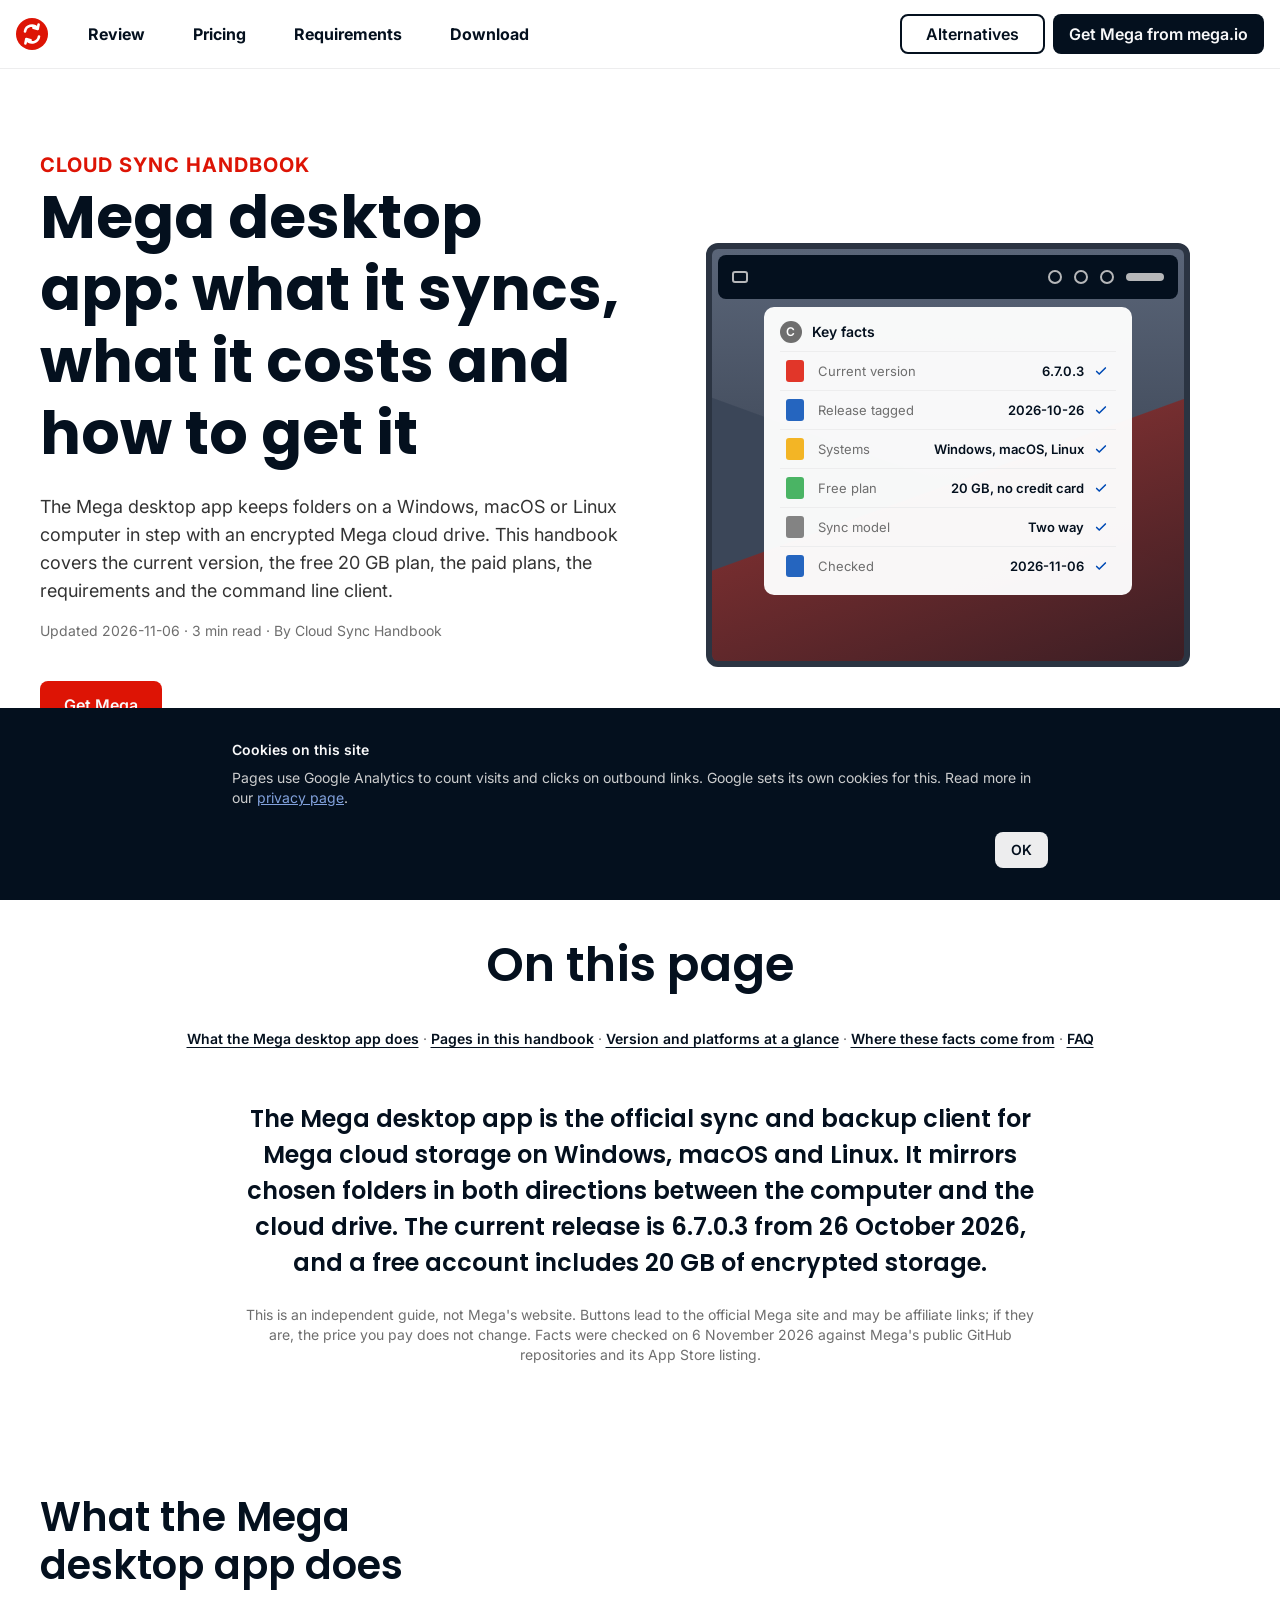
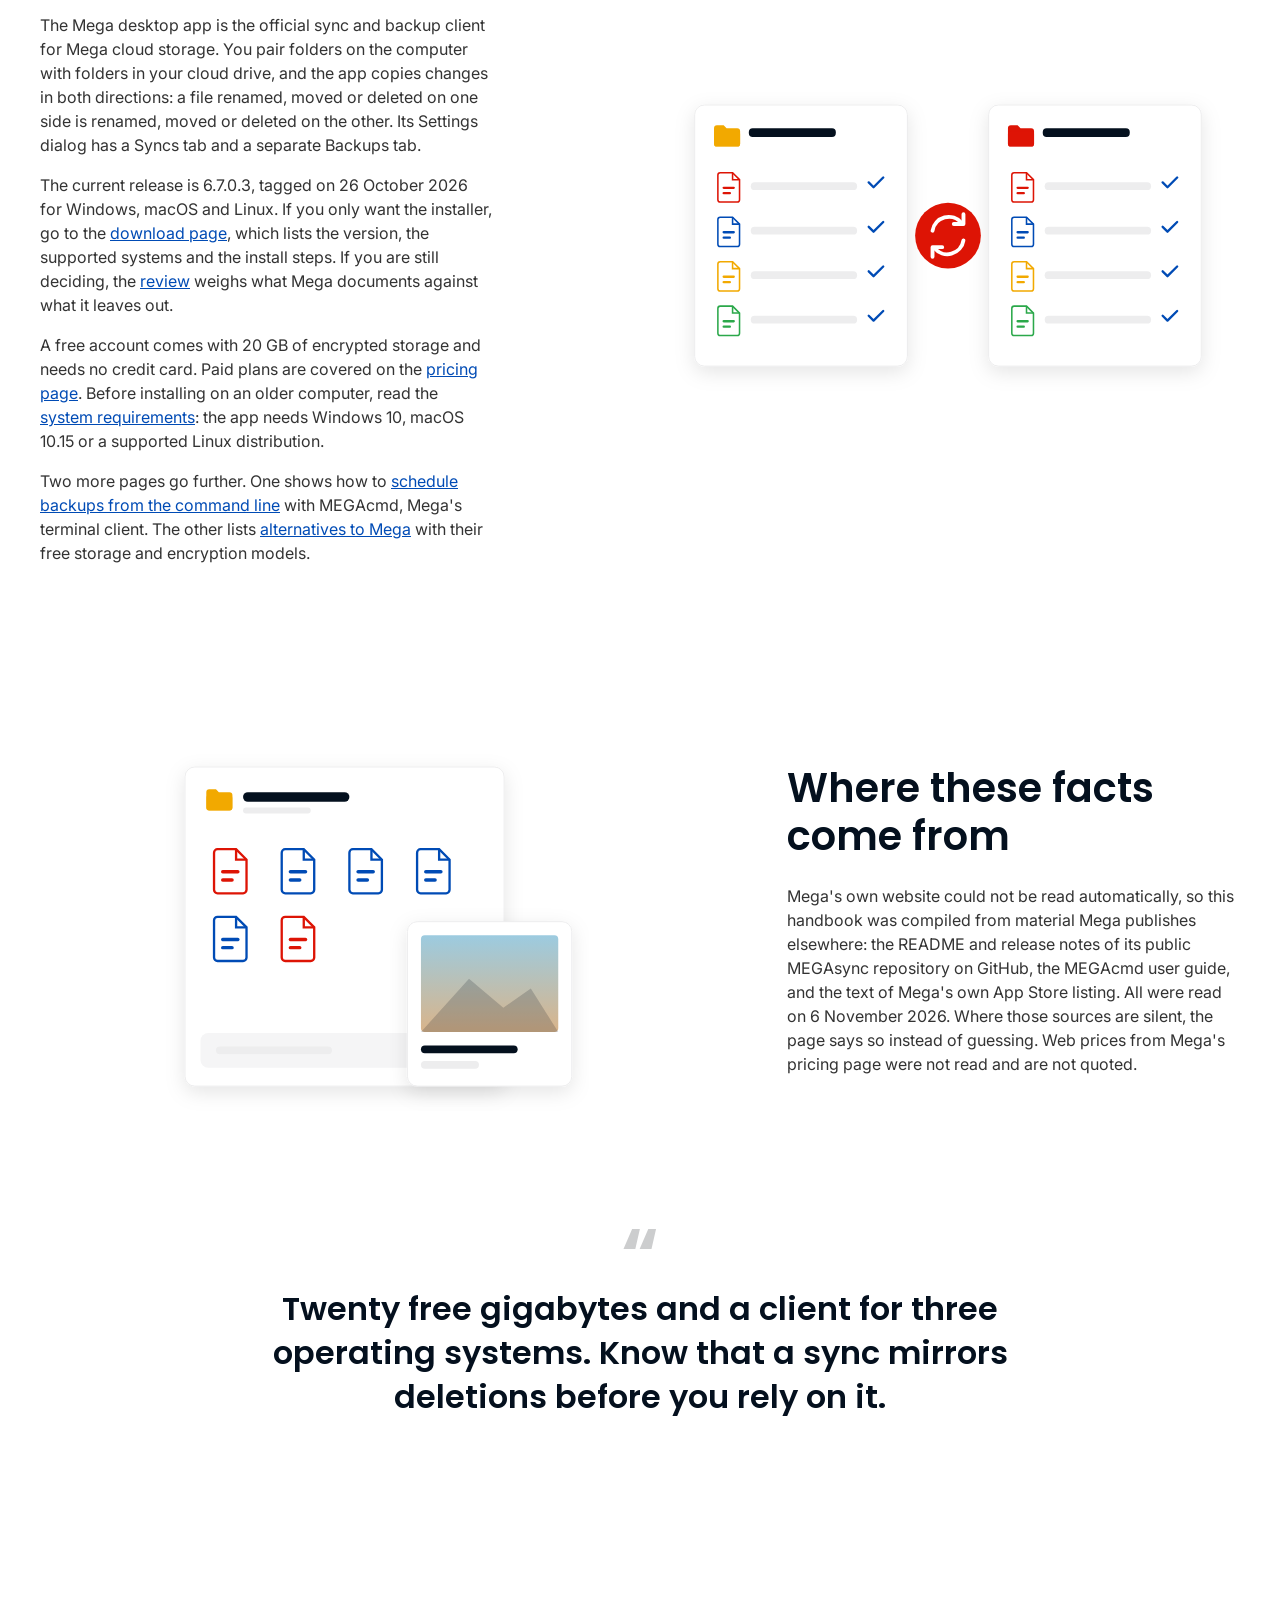
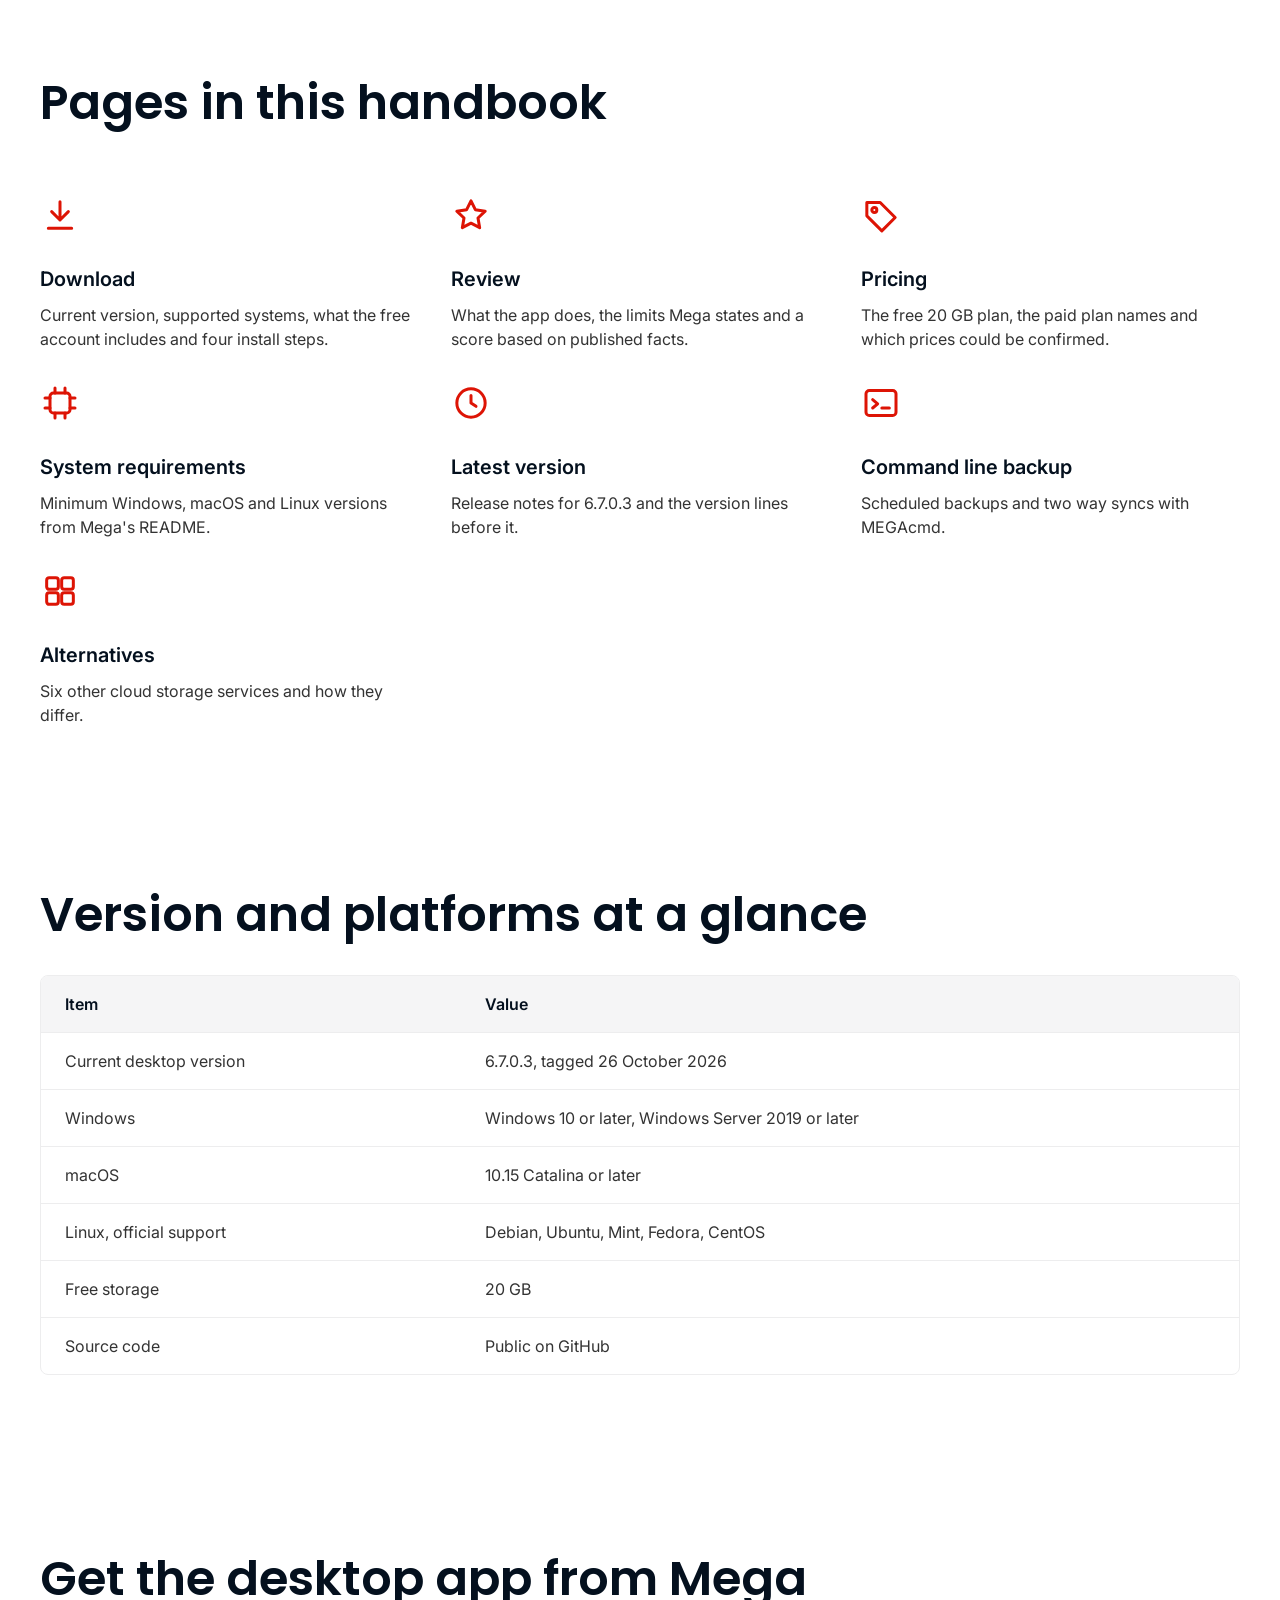
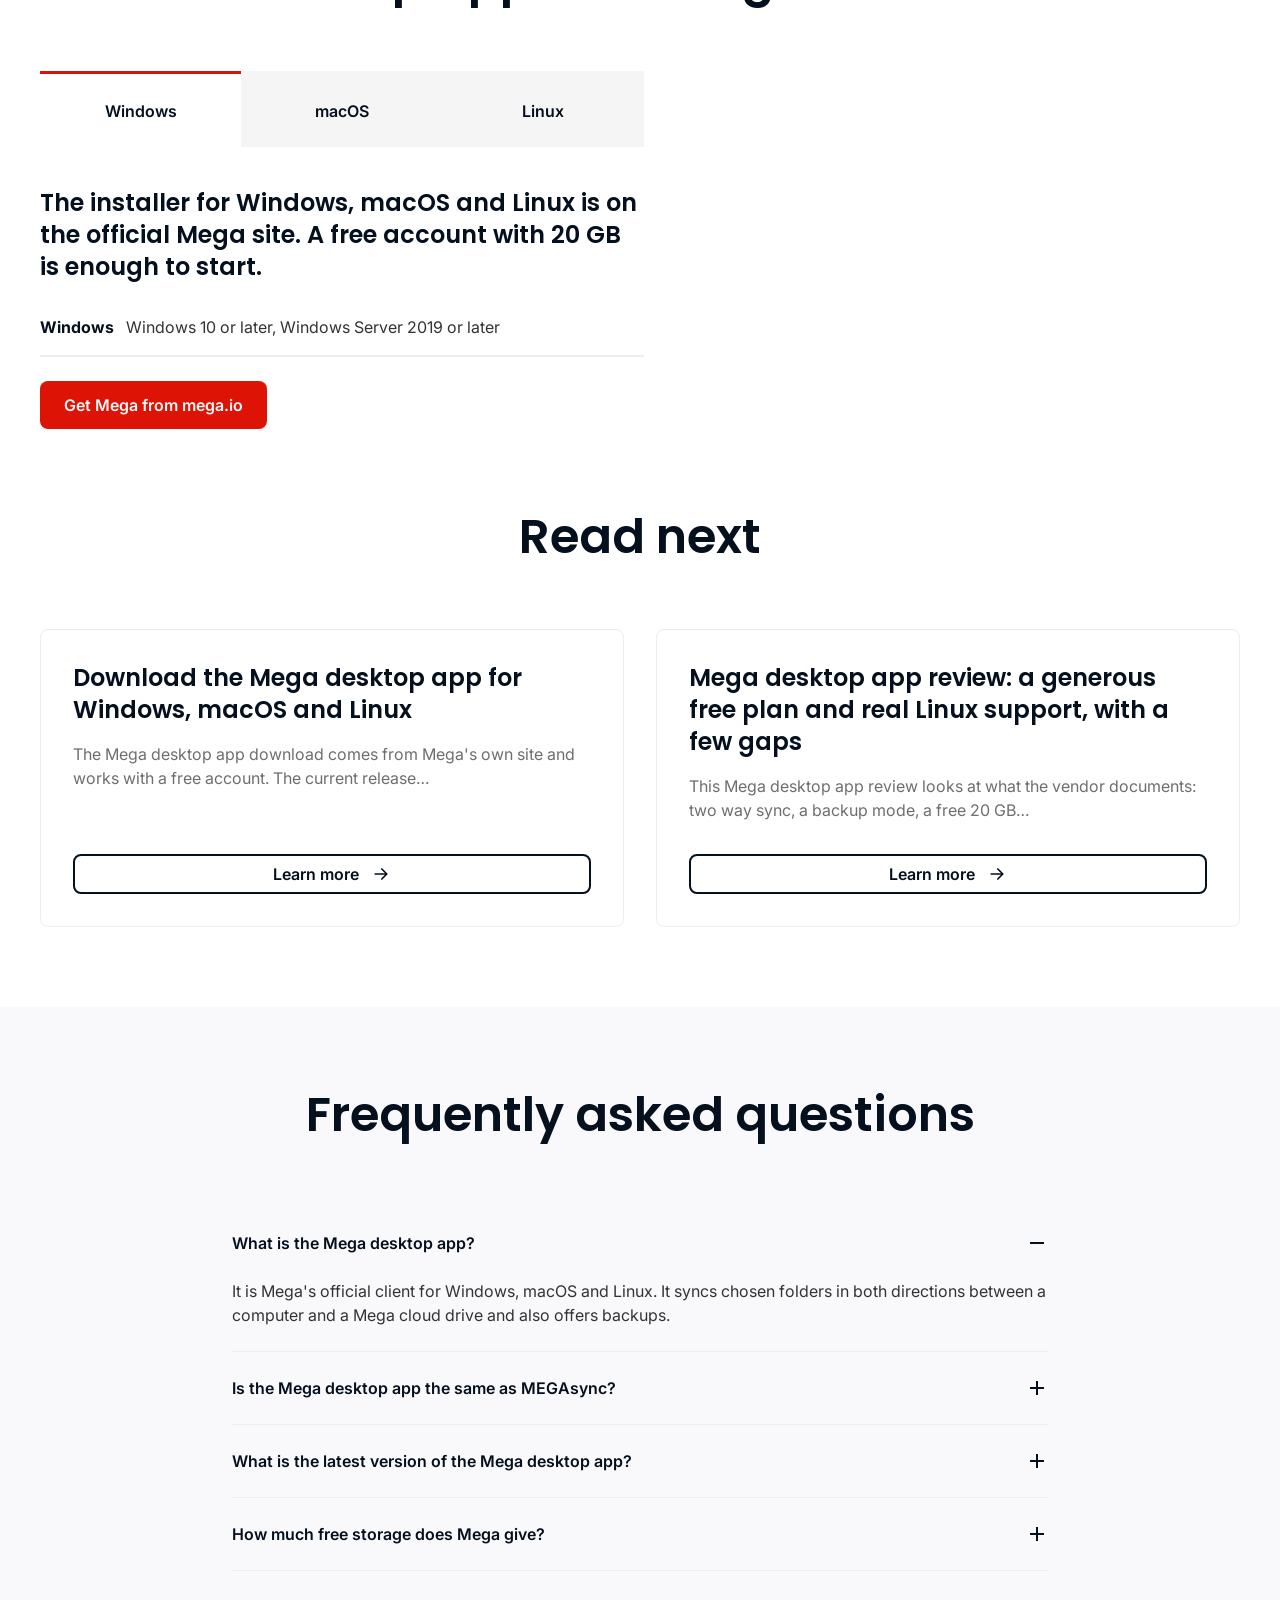
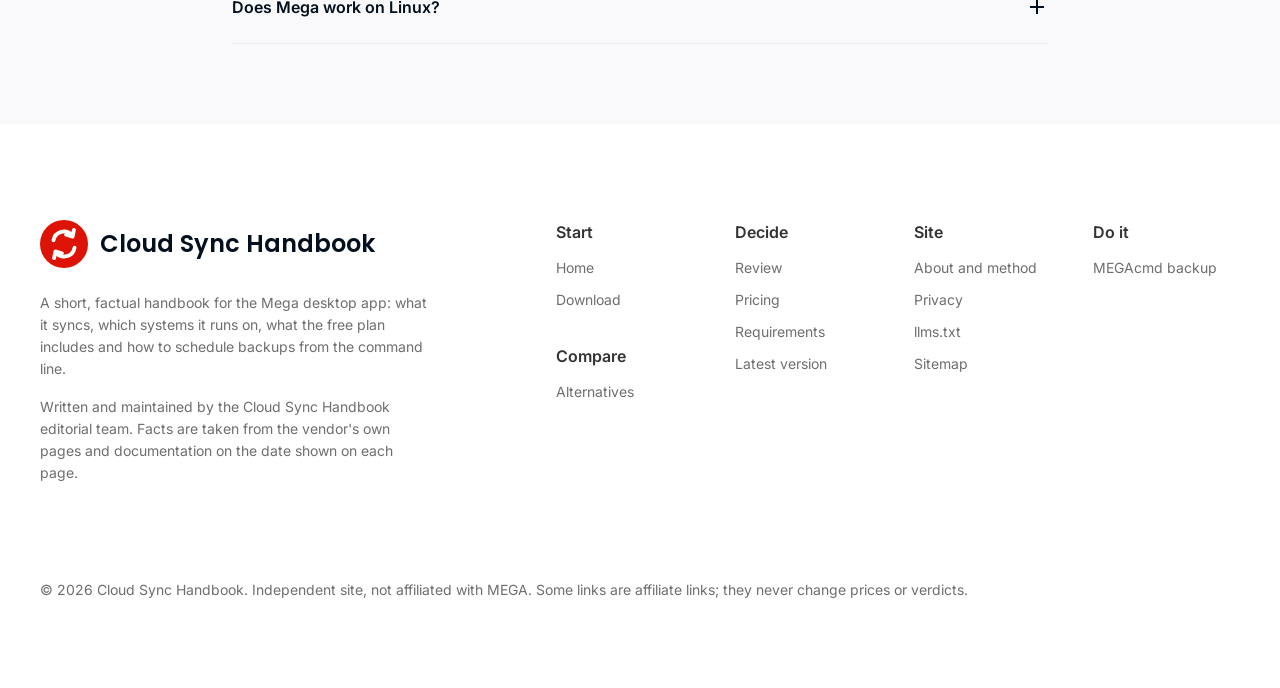
==== commit 77714beb: "Update site (10 pages)" ====
--- a/index.html
+++ b/index.html
@@ -26,34 +26,13 @@
 <script type="application/ld+json">{"@context": "https://schema.org", "@graph": [{"@type": "Organization", "@id": "https://mega-sync.github.io/#org", "name": "Cloud Sync Handbook", "url": "https://mega-sync.github.io/", "logo": {"@type": "ImageObject", "url": "https://mega-sync.github.io/assets/og.png"}}, {"@type": "WebSite", "@id": "https://mega-sync.github.io/#site", "name": "Cloud Sync Handbook", "url": "https://mega-sync.github.io/", "publisher": {"@id": "https://mega-sync.github.io/#org"}, "inLanguage": "en"}, {"@type": "SoftwareApplication", "@id": "https://mega-sync.github.io/#product", "name": "Mega", "applicationCategory": "UtilitiesApplication", "operatingSystem": "Windows 10 or later, macOS 10.15 or later, Linux", "url": "https://mega.io/desktop", "softwareVersion": "6.7.0.3", "publisher": {"@type": "Organization", "name": "MEGA"}, "sameAs": ["https://mega.io/desktop", "https://github.com/meganz/MEGAsync"], "offers": [{"@type": "Offer", "name": "Free", "price": "0", "priceCurrency": "USD", "url": "https://mega.io/desktop", "description": "20 GB storage, no credit card"}]}, {"@type": "WebPage", "@id": "https://mega-sync.github.io/#webpage", "url": "https://mega-sync.github.io/", "name": "Mega Desktop App: Sync, Backup, Free 20 GB, Download Guide", "description": "Independent guide to the Mega desktop app 6.7: two way sync and backup on Windows, macOS and Linux, the free 20 GB plan, paid plans and requirements.", "isPartOf": {"@id": "https://mega-sync.github.io/#site"}, "about": {"@id": "https://mega-sync.github.io/#product"}, "datePublished": "2026-11-06", "dateModified": "2026-11-06", "inLanguage": "en", "breadcrumb": {"@id": "https://mega-sync.github.io/#crumbs"}, "speakable": {"@type": "SpeakableSpecification", "cssSelector": [".answer", ".keyfacts", ".hero .lede"]}}, {"@type": "BreadcrumbList", "@id": "https://mega-sync.github.io/#crumbs", "itemListElement": [{"@type": "ListItem", "position": 1, "name": "Cloud Sync Handbook", "item": "https://mega-sync.github.io/"}]}, {"@type": "CollectionPage", "name": "Mega desktop app: what it syncs, what it costs and how to get it", "mainEntity": {"@type": "ItemList", "itemListElement": [{"@type": "ListItem", "position": 1, "name": "Download the Mega desktop app for Windows, macOS and Linux", "url": "https://mega-sync.github.io/download.html"}, {"@type": "ListItem", "position": 2, "name": "Mega desktop app review: a generous free plan and real Linux support, with a few gaps", "url": "https://mega-sync.github.io/review.html"}, {"@type": "ListItem", "position": 3, "name": "Mega pricing and plans: the free 20 GB tier and the Pro plans", "url": "https://mega-sync.github.io/pricing.html"}, {"@type": "ListItem", "position": 4, "name": "Mega desktop app system requirements for Windows, macOS and Linux", "url": "https://mega-sync.github.io/system-requirements.html"}, {"@type": "ListItem", "position": 5, "name": "Mega desktop app latest version: 6.7.0.3 and the recent release notes", "url": "https://mega-sync.github.io/whats-new.html"}, {"@type": "ListItem", "position": 6, "name": "MEGAcmd backup and sync: schedule Mega backups from the command line", "url": "https://mega-sync.github.io/megacmd-backup.html"}, {"@type": "ListItem", "position": 7, "name": "Mega alternatives: six cloud storage services and how they differ", "url": "https://mega-sync.github.io/alternatives.html"}]}, "headline": "Mega desktop app: what it syncs, what it costs and how to get it", "description": "Independent guide to the Mega desktop app 6.7: two way sync and backup on Windows, macOS and Linux, the free 20 GB plan, paid plans and requirements.", "author": {"@id": "https://mega-sync.github.io/#org"}, "publisher": {"@id": "https://mega-sync.github.io/#org"}, "datePublished": "2026-11-06", "dateModified": "2026-11-06", "mainEntityOfPage": {"@id": "https://mega-sync.github.io/#webpage"}, "about": {"@id": "https://mega-sync.github.io/#product"}, "inLanguage": "en"}, {"@type": "FAQPage", "mainEntity": [{"@type": "Question", "name": "What is the Mega desktop app?", "acceptedAnswer": {"@type": "Answer", "text": "It is Mega's official client for Windows, macOS and Linux. It syncs chosen folders in both directions between a computer and a Mega cloud drive and also offers backups."}}, {"@type": "Question", "name": "Is the Mega desktop app the same as MEGAsync?", "acceptedAnswer": {"@type": "Answer", "text": "Yes. MEGAsync is the name of the app's public source code repository on GitHub, which Mega describes as the development history of its official desktop app."}}, {"@type": "Question", "name": "What is the latest version of the Mega desktop app?", "acceptedAnswer": {"@type": "Answer", "text": "Version 6.7.0.3, tagged on 26 October 2026 for Windows, macOS and Linux. It added a tool to capture, annotate and share screenshots."}}, {"@type": "Question", "name": "How much free storage does Mega give?", "acceptedAnswer": {"@type": "Answer", "text": "Mega's own app listing states 20 GB of encrypted cloud storage on the free plan, with no credit card required."}}, {"@type": "Question", "name": "Does Mega work on Linux?", "acceptedAnswer": {"@type": "Answer", "text": "Yes. Mega officially supports Debian, Ubuntu, Mint, Fedora and CentOS, and its README says prebuilt packages exist for other distributions."}}]}]}</script>
 <script async src="https://www.googletagmanager.com/gtag/js?id=G-GKWE4MQZES"></script>
 <script>window.dataLayer=window.dataLayer||[];function gtag(){dataLayer.push(arguments)}gtag('js',new Date());gtag('config','G-GKWE4MQZES');</script>
-</head><body class="t-manual s-numbered ft-grid q-accordion rl-cards">
-<a class="skip" href="#main">Skip to content</a>
-<header class="site"><div class="wrap"><a class="logo" href="index.html"><svg class="mark" aria-hidden="true" xmlns="http://www.w3.org/2000/svg" viewBox="0 0 32 32" width="20" height="20"><rect width="32" height="32" rx="7" fill="#dd1405"/><rect x="6" y="18" width="20" height="8" rx="2.5" fill="#ffffff" fill-opacity="0.35"/><rect x="6" y="12" width="20" height="8" rx="2.5" fill="#ffffff" fill-opacity="0.65"/><rect x="6" y="6" width="20" height="8" rx="2.5" fill="#ffffff"/></svg>Cloud Sync Handbook</a><nav aria-label="Site"><a href="review.html">Review</a><a href="pricing.html">Pricing</a><a href="system-requirements.html">Requirements</a><a href="download.html">Download</a></nav><a class="hbtn" href="download.html" data-track="funnel" data-offer="mega" data-place="header">Get Mega from mega.io</a></div></header><div class="layout"><aside class="side"><nav aria-label="All pages"><h2>Start</h2><a href="index.html" aria-current="page">Overview</a><h2>Do it</h2><a href="download.html">Download</a><a href="megacmd-backup.html">MEGAcmd backup</a><h2>Decide</h2><a href="review.html">Review</a><a href="pricing.html">Pricing</a><a href="system-requirements.html">Requirements</a><a href="whats-new.html">Latest version</a><h2>Compare</h2><a href="alternatives.html">Alternatives</a><h2>Site</h2><a href="about.html">About</a><a href="privacy.html">Privacy</a></nav></aside><main id="main" class="main"><section class="hero"><h1 class="long">Mega desktop app: what it syncs, what it costs and how to get it</h1><p class="lede">The Mega desktop app keeps folders on a Windows, macOS or Linux computer in step with an encrypted Mega cloud drive. This handbook covers the current version, the free 20 GB plan, the paid plans, the requirements and the command line client.</p><p class="meta">Updated 2026-11-06 · 3 min read · By Cloud Sync Handbook</p></section><aside class="facts" aria-label="Key facts"><h2>Key facts</h2><ul class="keyfacts"><li><span>Current version</span><span>6.7.0.3</span></li><li><span>Release tagged</span><span>2026-10-26</span></li><li><span>Systems</span><span>Windows, macOS, Linux</span></li><li><span>Free plan</span><span>20 GB, no credit card</span></li><li><span>Sync model</span><span>Two way</span></li><li><span>Checked</span><span>2026-11-06</span></li></ul><a class="btn" href="download.html" data-track="funnel" data-offer="mega" data-place="facts">Get Mega from mega.io</a><p class="note">Free account with 20 GB. Paid plans add storage.</p></aside><nav class="toc" aria-label="On this page"><h2>On this page</h2><a href="#what">What the Mega desktop app does</a><a href="#pages">Pages in this handbook</a><a href="#glance">Version and platforms at a glance</a><a href="#sources">Where these facts come from</a><a href="#faq">FAQ</a></nav><article><p class="disclosure">This is an independent guide, not Mega's website. Buttons lead to the official Mega site and may be affiliate links; if they are, the price you pay does not change. Facts were checked on 6 November 2026 against Mega's public GitHub repositories and its App Store listing.</p><p class="answer">The Mega desktop app is the official sync and backup client for Mega cloud storage on Windows, macOS and Linux. It mirrors chosen folders in both directions between the computer and the cloud drive. The current release is 6.7.0.3 from 26 October 2026, and a free account includes 20 GB of encrypted storage.</p><section id="what">
-<h2>What the Mega desktop app does</h2>
+</head><body class="p-index"><a class="skip" href="#main">Skip to content</a><header class="site"><div class="bar"><a class="logo" href="index.html" aria-label="Cloud Sync Handbook home"><svg class="mark" aria-hidden="true" xmlns="http://www.w3.org/2000/svg" viewBox="0 0 32 32" width="32" height="32"><circle cx="16" cy="16" r="16" fill="#dd1405"/><path d="M9 13.5a7 7 0 0 1 12.4-3.2" fill="none" stroke="#fff" stroke-width="2.6" stroke-linecap="round"/><path d="M22.6 6.6l-.9 4.4-4.3-1.2" fill="none" stroke="#fff" stroke-width="2.6" stroke-linecap="round" stroke-linejoin="round"/><path d="M23 18.5a7 7 0 0 1-12.4 3.2" fill="none" stroke="#fff" stroke-width="2.6" stroke-linecap="round"/><path d="M9.4 25.4l.9-4.4 4.3 1.2" fill="none" stroke="#fff" stroke-width="2.6" stroke-linecap="round" stroke-linejoin="round"/></svg></a><nav class="mainnav" id="mainnav" aria-label="Site"><a href="review.html">Review</a><a href="pricing.html">Pricing</a><a href="system-requirements.html">Requirements</a><a href="download.html">Download</a></nav><div class="hright"><a class="btn-line" href="alternatives.html">Alternatives</a><a class="hbtn btn-dark" href="download.html" data-track="funnel" data-offer="mega" data-place="header">Get Mega from mega.io</a><button class="burger" type="button" aria-label="Menu" aria-expanded="false" aria-controls="mainnav"><span></span><span></span><span></span></button></div></div></header><main id="main"><section class="hero"><div class="hero-txt"><p class="eyebrow">Cloud Sync Handbook</p><h1 class="long">Mega desktop app: what it syncs, what it costs and how to get it</h1><p class="lede">The Mega desktop app keeps folders on a Windows, macOS or Linux computer in step with an encrypted Mega cloud drive. This handbook covers the current version, the free 20 GB plan, the paid plans, the requirements and the command line client.</p><p class="meta">Updated 2026-11-06 · 3 min read · By Cloud Sync Handbook</p><div class="hero-cta"><a class="btn" href="download.html" data-track="funnel" data-offer="mega" data-place="hero">Get Mega</a><p class="note">Free account with 20 GB. Paid plans add storage.</p></div></div><div class="hero-art"><div class="win" aria-label="Key facts" role="group"><div class="win-top" aria-hidden="true"><span class="dot"></span><span class="sp"></span><span class="tic"></span><span class="tic"></span><span class="tic"></span><span class="clock"></span></div><div class="win-bg" aria-hidden="true"></div><div class="panel"><div class="panel-h"><span class="av">C</span><p class="panel-title">Key facts</p></div><ul class="keyfacts"><li><i style="background:#dd1405" aria-hidden="true"></i><span class="k">Current version</span><span class="v">6.7.0.3</span><svg aria-hidden="true" viewBox="0 0 16 16" width="14" height="14"><path d="M3 8.5l3 3 7-7" fill="none" stroke="#004bb5" stroke-width="1.8" stroke-linecap="round" stroke-linejoin="round"/></svg></li><li><i style="background:#004bb5" aria-hidden="true"></i><span class="k">Release tagged</span><span class="v">2026-10-26</span><svg aria-hidden="true" viewBox="0 0 16 16" width="14" height="14"><path d="M3 8.5l3 3 7-7" fill="none" stroke="#004bb5" stroke-width="1.8" stroke-linecap="round" stroke-linejoin="round"/></svg></li><li><i style="background:#f2a900" aria-hidden="true"></i><span class="k">Systems</span><span class="v">Windows, macOS, Linux</span><svg aria-hidden="true" viewBox="0 0 16 16" width="14" height="14"><path d="M3 8.5l3 3 7-7" fill="none" stroke="#004bb5" stroke-width="1.8" stroke-linecap="round" stroke-linejoin="round"/></svg></li><li><i style="background:#2ba84a" aria-hidden="true"></i><span class="k">Free plan</span><span class="v">20 GB, no credit card</span><svg aria-hidden="true" viewBox="0 0 16 16" width="14" height="14"><path d="M3 8.5l3 3 7-7" fill="none" stroke="#004bb5" stroke-width="1.8" stroke-linecap="round" stroke-linejoin="round"/></svg></li><li><i style="background:#6e6e6e" aria-hidden="true"></i><span class="k">Sync model</span><span class="v">Two way</span><svg aria-hidden="true" viewBox="0 0 16 16" width="14" height="14"><path d="M3 8.5l3 3 7-7" fill="none" stroke="#004bb5" stroke-width="1.8" stroke-linecap="round" stroke-linejoin="round"/></svg></li><li><i style="background:#004bb5" aria-hidden="true"></i><span class="k">Checked</span><span class="v">2026-11-06</span><svg aria-hidden="true" viewBox="0 0 16 16" width="14" height="14"><path d="M3 8.5l3 3 7-7" fill="none" stroke="#004bb5" stroke-width="1.8" stroke-linecap="round" stroke-linejoin="round"/></svg></li></ul></div></div></div></section><section class="rows"><div class="intro"><h2 class="center">On this page</h2><nav class="toc" aria-label="On this page"><p><a href="#what">What the Mega desktop app does</a> <span aria-hidden="true">&middot;</span> <a href="#pages">Pages in this handbook</a> <span aria-hidden="true">&middot;</span> <a href="#glance">Version and platforms at a glance</a> <span aria-hidden="true">&middot;</span> <a href="#sources">Where these facts come from</a> <span aria-hidden="true">&middot;</span> <a href="#faq">FAQ</a></p></nav><p class="answer">The Mega desktop app is the official sync and backup client for Mega cloud storage on Windows, macOS and Linux. It mirrors chosen folders in both directions between the computer and the cloud drive. The current release is 6.7.0.3 from 26 October 2026, and a free account includes 20 GB of encrypted storage.</p><p class="disclosure">This is an independent guide, not Mega's website. Buttons lead to the official Mega site and may be affiliate links; if they are, the price you pay does not change. Facts were checked on 6 November 2026 against Mega's public GitHub repositories and its App Store listing.</p></div><div id="what" class="row"><div class="row-txt"><h3>What the Mega desktop app does</h3>
 <p>The Mega desktop app is the official sync and backup client for Mega cloud storage. You pair folders on the computer with folders in your cloud drive, and the app copies changes in both directions: a file renamed, moved or deleted on one side is renamed, moved or deleted on the other. Its Settings dialog has a Syncs tab and a separate Backups tab.</p>
 <p>The current release is 6.7.0.3, tagged on 26 October 2026 for Windows, macOS and Linux. If you only want the installer, go to the <a href="download.html">download page</a>, which lists the version, the supported systems and the install steps. If you are still deciding, the <a href="review.html">review</a> weighs what Mega documents against what it leaves out.</p>
 <p>A free account comes with 20 GB of encrypted storage and needs no credit card. Paid plans are covered on the <a href="pricing.html">pricing page</a>. Before installing on an older computer, read the <a href="system-requirements.html">system requirements</a>: the app needs Windows 10, macOS 10.15 or a supported Linux distribution.</p>
-<p>Two more pages go further. One shows how to <a href="megacmd-backup.html">schedule backups from the command line</a> with MEGAcmd, Mega's terminal client. The other lists <a href="alternatives.html">alternatives to Mega</a> with their free storage and encryption models.</p>
-</section>
-<section id="pages">
-<h2>Pages in this handbook</h2>
-<div class="features"><div class="feature"><div class="ico">1</div><h3>Download</h3><p>Current version, supported systems, what the free account includes and four install steps.</p></div><div class="feature"><div class="ico">2</div><h3>Review</h3><p>What the app does, the limits Mega states and a score based on published facts.</p></div><div class="feature"><div class="ico">3</div><h3>Pricing</h3><p>The free 20 GB plan, the paid plan names and which prices could be confirmed.</p></div><div class="feature"><div class="ico">4</div><h3>System requirements</h3><p>Minimum Windows, macOS and Linux versions from Mega's README.</p></div><div class="feature"><div class="ico">5</div><h3>Latest version</h3><p>Release notes for 6.7.0.3 and the version lines before it.</p></div><div class="feature"><div class="ico">6</div><h3>Command line backup</h3><p>Scheduled backups and two way syncs with MEGAcmd.</p></div><div class="feature"><div class="ico">7</div><h3>Alternatives</h3><p>Six other cloud storage services and how they differ.</p></div></div>
-</section>
-<section id="glance">
-<h2>Version and platforms at a glance</h2>
-<div class="tablewrap"><table><thead><tr><th>Item</th><th>Value</th></tr></thead><tbody><tr><td>Current desktop version</td><td>6.7.0.3, tagged 26 October 2026</td></tr><tr><td>Windows</td><td>Windows 10 or later, Windows Server 2019 or later</td></tr><tr><td>macOS</td><td>10.15 Catalina or later</td></tr><tr><td>Linux, official support</td><td>Debian, Ubuntu, Mint, Fedora, CentOS</td></tr><tr><td>Free storage</td><td>20 GB</td></tr><tr><td>Source code</td><td>Public on GitHub</td></tr></tbody></table></div>
-</section>
-<section id="sources">
-<h2>Where these facts come from</h2>
-<p>Mega's own website could not be read automatically, so this handbook was compiled from material Mega publishes elsewhere: the README and release notes of its public MEGAsync repository on GitHub, the MEGAcmd user guide, and the text of Mega's own App Store listing. All were read on 6 November 2026. Where those sources are silent, the page says so instead of guessing. Web prices from Mega's pricing page were not read and are not quoted.</p>
-</section>
-<section id="tag">
-<p class="tagline"><span>Twenty</span> <span>free</span> <span>gigabytes</span> <span>and</span> <span>a</span> <span>client</span> <span>for</span> <span>three</span> <span>operating</span> <span>systems.</span> <span>Know</span> <span>that</span> <span>a</span> <span>sync</span> <span>mirrors</span> <span>deletions</span> <span>before</span> <span>you</span> <span>rely</span> <span>on</span> <span>it.</span> </p>
-</section>
-<section id="cta">
-<div class="cta-block"><div><h2>Get the desktop app from Mega</h2><p>The installer for Windows, macOS and Linux is on the official Mega site. A free account with 20 GB is enough to start.</p></div><a class="btn" href="download.html" data-track="funnel" data-offer="mega" data-place="section:cta">Get Mega from mega.io</a></div>
-</section><section id="faq"><h2>Frequently asked questions</h2><div class="faq"><details><summary>What is the Mega desktop app?</summary><p>It is Mega's official client for Windows, macOS and Linux. It syncs chosen folders in both directions between a computer and a Mega cloud drive and also offers backups.</p></details><details><summary>Is the Mega desktop app the same as MEGAsync?</summary><p>Yes. MEGAsync is the name of the app's public source code repository on GitHub, which Mega describes as the development history of its official desktop app.</p></details><details><summary>What is the latest version of the Mega desktop app?</summary><p>Version 6.7.0.3, tagged on 26 October 2026 for Windows, macOS and Linux. It added a tool to capture, annotate and share screenshots.</p></details><details><summary>How much free storage does Mega give?</summary><p>Mega's own app listing states 20 GB of encrypted cloud storage on the free plan, with no credit card required.</p></details><details><summary>Does Mega work on Linux?</summary><p>Yes. Mega officially supports Debian, Ubuntu, Mint, Fedora and CentOS, and its README says prebuilt packages exist for other distributions.</p></details></div></section><section id="related"><h2>Read next</h2><ul class="related"><li><a href="download.html">Download the Mega desktop app for Windows, macOS and Linux</a><small>The Mega desktop app download comes from Mega's own site and works with a free account. The current release…</small></li><li><a href="review.html">Mega desktop app review: a generous free plan and real Linux support, with a few gaps</a><small>This Mega desktop app review looks at what the vendor documents: two way sync, a backup mode, a free 20 GB…</small></li><li><a href="pricing.html">Mega pricing and plans: the free 20 GB tier and the Pro plans</a><small>Mega pricing starts with a free 20 GB account. Paid plans are named Essential, Pro Lite, Pro I, Pro II and…</small></li></ul></section></article></main></div><footer class="site"><div class="wrap"><div class="cols"><div><h4>Cloud Sync Handbook</h4><p>A short, factual handbook for the Mega desktop app: what it syncs, which systems it runs on, what the free plan includes and how to schedule backups from the command line.</p><p>Written and maintained by the Cloud Sync Handbook editorial team. Facts are taken from the vendor's own pages and documentation on the date shown on each page.</p></div><div><h4>Guides</h4><a href="download.html">Download</a><a href="review.html">Review</a><a href="pricing.html">Pricing</a><a href="system-requirements.html">Requirements</a><a href="whats-new.html">Latest version</a><a href="megacmd-backup.html">MEGAcmd backup</a><a href="alternatives.html">Alternatives</a></div><div><h4>Site</h4><a href="index.html">Home</a><a href="about.html">About and method</a><a href="privacy.html">Privacy</a><a href="llms.txt">llms.txt</a><a href="sitemap.xml">Sitemap</a></div></div><div>&copy; 2026 Cloud Sync Handbook. Independent site, not affiliated with MEGA. Some links are affiliate links; they never change prices or verdicts.</div></div></footer>
+<p>Two more pages go further. One shows how to <a href="megacmd-backup.html">schedule backups from the command line</a> with MEGAcmd, Mega's terminal client. The other lists <a href="alternatives.html">alternatives to Mega</a> with their free storage and encryption models.</p></div><div class="row-art"><div class="art"><img src="assets/art/sync.svg" alt="" width="604" height="453" loading="lazy"></div></div></div><div id="sources" class="row flip"><div class="row-txt"><h3>Where these facts come from</h3>
+<p>Mega's own website could not be read automatically, so this handbook was compiled from material Mega publishes elsewhere: the README and release notes of its public MEGAsync repository on GitHub, the MEGAcmd user guide, and the text of Mega's own App Store listing. All were read on 6 November 2026. Where those sources are silent, the page says so instead of guessing. Web prices from Mega's pricing page were not read and are not quoted.</p></div><div class="row-art"><div class="art"><img src="assets/art/files.svg" alt="" width="604" height="453" loading="lazy"></div></div></div><div id="tag" class="quote"><p class="tagline"><span>Twenty</span> <span>free</span> <span>gigabytes</span> <span>and</span> <span>a</span> <span>client</span> <span>for</span> <span>three</span> <span>operating</span> <span>systems.</span> <span>Know</span> <span>that</span> <span>a</span> <span>sync</span> <span>mirrors</span> <span>deletions</span> <span>before</span> <span>you</span> <span>rely</span> <span>on</span> <span>it.</span> </p></div></section><section id="pages" class="features"><h2>Pages in this handbook</h2><ul class="feat-grid"><li class="feat"><svg class="ico" aria-hidden="true" viewBox="0 0 24 24" width="40" height="40" fill="none" stroke="currentColor" stroke-width="1.8" stroke-linecap="round" stroke-linejoin="round"><path d="M12 4v11M7 10l5 5 5-5M5 20h14"/></svg><p class="ft"><a href="download.html">Download</a></p><p>Current version, supported systems, what the free account includes and four install steps.</p></li><li class="feat"><svg class="ico" aria-hidden="true" viewBox="0 0 24 24" width="40" height="40" fill="none" stroke="currentColor" stroke-width="1.8" stroke-linecap="round" stroke-linejoin="round"><path d="M12 3.5l2.6 5.3 5.9.9-4.3 4.1 1 5.8-5.2-2.7-5.2 2.7 1-5.8-4.3-4.1 5.9-.9z"/></svg><p class="ft"><a href="review.html">Review</a></p><p>What the app does, the limits Mega states and a score based on published facts.</p></li><li class="feat"><svg class="ico" aria-hidden="true" viewBox="0 0 24 24" width="40" height="40" fill="none" stroke="currentColor" stroke-width="1.8" stroke-linecap="round" stroke-linejoin="round"><path d="M3.5 12.5V4.5h8l9 9-8 8z"/><circle cx="8" cy="9" r="1.5"/></svg><p class="ft"><a href="pricing.html">Pricing</a></p><p>The free 20 GB plan, the paid plan names and which prices could be confirmed.</p></li><li class="feat"><svg class="ico" aria-hidden="true" viewBox="0 0 24 24" width="40" height="40" fill="none" stroke="currentColor" stroke-width="1.8" stroke-linecap="round" stroke-linejoin="round"><rect x="6" y="6" width="12" height="12" rx="2"/><path d="M9 3v3M15 3v3M9 18v3M15 18v3M3 9h3M3 15h3M18 9h3M18 15h3"/></svg><p class="ft"><a href="system-requirements.html">System requirements</a></p><p>Minimum Windows, macOS and Linux versions from Mega's README.</p></li><li class="feat"><svg class="ico" aria-hidden="true" viewBox="0 0 24 24" width="40" height="40" fill="none" stroke="currentColor" stroke-width="1.8" stroke-linecap="round" stroke-linejoin="round"><circle cx="12" cy="12" r="8.5"/><path d="M12 7.5V12l3 2"/></svg><p class="ft"><a href="whats-new.html">Latest version</a></p><p>Release notes for 6.7.0.3 and the version lines before it.</p></li><li class="feat"><svg class="ico" aria-hidden="true" viewBox="0 0 24 24" width="40" height="40" fill="none" stroke="currentColor" stroke-width="1.8" stroke-linecap="round" stroke-linejoin="round"><rect x="3" y="4.5" width="18" height="15" rx="2"/><path d="M7 10l3 2.5L7 15M12.5 15H17"/></svg><p class="ft"><a href="megacmd-backup.html">Command line backup</a></p><p>Scheduled backups and two way syncs with MEGAcmd.</p></li><li class="feat"><svg class="ico" aria-hidden="true" viewBox="0 0 24 24" width="40" height="40" fill="none" stroke="currentColor" stroke-width="1.8" stroke-linecap="round" stroke-linejoin="round"><rect x="4" y="4" width="7" height="7" rx="1.5"/><rect x="13" y="4" width="7" height="7" rx="1.5"/><rect x="4" y="13" width="7" height="7" rx="1.5"/><rect x="13" y="13" width="7" height="7" rx="1.5"/></svg><p class="ft"><a href="alternatives.html">Alternatives</a></p><p>Six other cloud storage services and how they differ.</p></li></ul></section><section class="wide"><div id="glance" class="wblock"><h2>Version and platforms at a glance</h2>
+<div class="tablewrap"><table><thead><tr><th>Item</th><th>Value</th></tr></thead><tbody><tr><td>Current desktop version</td><td>6.7.0.3, tagged 26 October 2026</td></tr><tr><td>Windows</td><td>Windows 10 or later, Windows Server 2019 or later</td></tr><tr><td>macOS</td><td>10.15 Catalina or later</td></tr><tr><td>Linux, official support</td><td>Debian, Ubuntu, Mint, Fedora, CentOS</td></tr><tr><td>Free storage</td><td>20 GB</td></tr><tr><td>Source code</td><td>Public on GitHub</td></tr></tbody></table></div></div></section><section id="cta" class="dl"><h2>Get the desktop app from Mega</h2><nav class="tabs" role="tablist" aria-label="Systems"><button type="button" role="tab" id="tab-win" aria-controls="os-win" aria-selected="true">Windows</button><button type="button" role="tab" id="tab-mac" aria-controls="os-mac" aria-selected="false" tabindex="-1">macOS</button><button type="button" role="tab" id="tab-linux" aria-controls="os-linux" aria-selected="false" tabindex="-1">Linux</button></nav><section class="dl-panel" aria-label="Get the desktop app from Mega"><p class="dl-lead">The installer for Windows, macOS and Linux is on the official Mega site. A free account with 20 GB is enough to start.</p><div class="dl-row"><p class="os-req" id="os-win" role="tabpanel" aria-labelledby="tab-win"><b>Windows</b> Windows 10 or later, Windows Server 2019 or later</p><p class="os-req" id="os-mac" role="tabpanel" aria-labelledby="tab-mac" hidden><b>macOS</b> 10.15 Catalina or later</p><p class="os-req" id="os-linux" role="tabpanel" aria-labelledby="tab-linux" hidden><b>Linux</b> Debian, Ubuntu, Mint, Fedora, CentOS</p></div><div><a class="btn" href="download.html" data-track="funnel" data-offer="mega" data-place="section:cta">Get Mega from mega.io</a></div></section></section><section id="related" class="learn"><h2 class="center">Read next</h2><ul class="cards c2"><li class="card"><h3><a href="download.html">Download the Mega desktop app for Windows, macOS and Linux</a></h3><p>The Mega desktop app download comes from Mega's own site and works with a free account. The current release…</p><span class="card-go" aria-hidden="true">Learn more <svg aria-hidden="true" viewBox="0 0 24 24" width="20" height="20" fill="none" stroke="currentColor" stroke-width="2" stroke-linecap="round" stroke-linejoin="round"><path d="M5 12h14M13 6l6 6-6 6"/></svg></span></li><li class="card"><h3><a href="review.html">Mega desktop app review: a generous free plan and real Linux support, with a few gaps</a></h3><p>This Mega desktop app review looks at what the vendor documents: two way sync, a backup mode, a free 20 GB…</p><span class="card-go" aria-hidden="true">Learn more <svg aria-hidden="true" viewBox="0 0 24 24" width="20" height="20" fill="none" stroke="currentColor" stroke-width="2" stroke-linecap="round" stroke-linejoin="round"><path d="M5 12h14M13 6l6 6-6 6"/></svg></span></li></ul></section><div id="faq" class="faq-sec"><div class="faq-in"><h2 class="center">Frequently asked questions</h2><div class="faq"><details open><summary>What is the Mega desktop app?</summary><p>It is Mega's official client for Windows, macOS and Linux. It syncs chosen folders in both directions between a computer and a Mega cloud drive and also offers backups.</p></details><details><summary>Is the Mega desktop app the same as MEGAsync?</summary><p>Yes. MEGAsync is the name of the app's public source code repository on GitHub, which Mega describes as the development history of its official desktop app.</p></details><details><summary>What is the latest version of the Mega desktop app?</summary><p>Version 6.7.0.3, tagged on 26 October 2026 for Windows, macOS and Linux. It added a tool to capture, annotate and share screenshots.</p></details><details><summary>How much free storage does Mega give?</summary><p>Mega's own app listing states 20 GB of encrypted cloud storage on the free plan, with no credit card required.</p></details><details><summary>Does Mega work on Linux?</summary><p>Yes. Mega officially supports Debian, Ubuntu, Mint, Fedora and CentOS, and its README says prebuilt packages exist for other distributions.</p></details></div></div></div></main><footer class="site"><div class="fwrap"><div class="fbrand"><a class="flogo" href="index.html"><svg class="mark" aria-hidden="true" xmlns="http://www.w3.org/2000/svg" viewBox="0 0 32 32" width="48" height="48"><circle cx="16" cy="16" r="16" fill="#dd1405"/><path d="M9 13.5a7 7 0 0 1 12.4-3.2" fill="none" stroke="#fff" stroke-width="2.6" stroke-linecap="round"/><path d="M22.6 6.6l-.9 4.4-4.3-1.2" fill="none" stroke="#fff" stroke-width="2.6" stroke-linecap="round" stroke-linejoin="round"/><path d="M23 18.5a7 7 0 0 1-12.4 3.2" fill="none" stroke="#fff" stroke-width="2.6" stroke-linecap="round"/><path d="M9.4 25.4l.9-4.4 4.3 1.2" fill="none" stroke="#fff" stroke-width="2.6" stroke-linecap="round" stroke-linejoin="round"/></svg><span>Cloud Sync Handbook</span></a><p>A short, factual handbook for the Mega desktop app: what it syncs, which systems it runs on, what the free plan includes and how to schedule backups from the command line.</p><p>Written and maintained by the Cloud Sync Handbook editorial team. Facts are taken from the vendor's own pages and documentation on the date shown on each page.</p></div><nav class="fnav" aria-label="Footer"><div class="fcol"><details class="fgroup" open><summary>Start</summary><div class="flinks"><a href="index.html">Home</a><a href="download.html">Download</a></div></details><details class="fgroup" open><summary>Compare</summary><div class="flinks"><a href="alternatives.html">Alternatives</a></div></details></div><div class="fcol"><details class="fgroup" open><summary>Decide</summary><div class="flinks"><a href="review.html">Review</a><a href="pricing.html">Pricing</a><a href="system-requirements.html">Requirements</a><a href="whats-new.html">Latest version</a></div></details></div><div class="fcol"><details class="fgroup" open><summary>Site</summary><div class="flinks"><a href="about.html">About and method</a><a href="privacy.html">Privacy</a><a href="llms.txt">llms.txt</a><a href="sitemap.xml">Sitemap</a></div></details></div><div class="fcol"><details class="fgroup" open><summary>Do it</summary><div class="flinks"><a href="megacmd-backup.html">MEGAcmd backup</a></div></details></div></nav><p class="copy">&copy; 2026 Cloud Sync Handbook. Independent site, not affiliated with MEGA. Some links are affiliate links; they never change prices or verdicts.</p></div></footer><div class="cookie" id="cookie" role="region" aria-label="Cookie notice" hidden><div class="cookie-in"><p class="cookie-h">Cookies on this site</p><p>Pages use Google Analytics to count visits and clicks on outbound links. Google sets its own cookies for this. Read more in our <a href="privacy.html">privacy page</a>.</p><div class="cookie-b"><button type="button" class="cbtn" id="cookie-ok">OK</button></div></div></div><script src="assets/app.js" defer></script>
 <script src="assets/track.js"></script>
-<script src="assets/site.js" defer></script>
 <script src="assets/captcha-widget.js"></script>
 </body></html>
--- a/assets/style.css
+++ b/assets/style.css
@@ -1,202 +1,386 @@
-:root{--bg:#ffffff;--fg:#000000;--muted:#565656;--muted-inv:#727272;--line:#e2e2e2;--card:#f6f6f6;--accent:#dd1405;--accent-ink:#ffffff;--accent-text:#dd1405;--head-bg:#ffffff;--head-fg:#111111;--head-muted:#646464;--head-line:#d4d4d4;--r-sm:6px;--r:12px;--r-lg:16px;--r-btn:8px;--maxw:1200px;--font:'Geist';--font-head:'Geist'}
-
+@import url('https://fonts.googleapis.com/css2?family=Inter:wght@400;600;700&family=Poppins:wght@600;700&display=swap');
+
+/* Theme tokens, measured from the reference capture */
+:root{
+  --red:#dd1405; --ink:#04101e; --text:#333333; --muted:#6e6e6e; --link:#004bb5;
+  --line:#ededee; --soft:#f5f5f6; --soft2:#f9f9fb; --navy:#00174c; --slate:#1f2834; --light:#f8f8f9;
+  --chip:#ededee; --grey:#cccdce;
+  --font:Inter, arial, sans-serif; --head:Poppins, arial, sans-serif;
+  --radius:8px; --wrap:1320px; --inner:1240px; --pad:40px;
+  --h1:60px; --h1-lh:72px; --h2:48px; --h2-lh:56px; --h3:40px; --h3-lh:48px;
+  --sec:80px; --rows:96px; --gap:32px;
+}
 *,*::before,*::after{box-sizing:border-box}
-html{scroll-behavior:smooth}
-body{margin:0;font-family:var(--font),system-ui,sans-serif;color:var(--fg);background:var(--bg);line-height:1.6;font-size:16px;-webkit-font-smoothing:antialiased}
-a{color:var(--accent-text,var(--accent))}a:hover{text-decoration:none}
-img{max-width:100%;height:auto}
-h1,h2,h3,h4{text-wrap:balance;font-weight:600;line-height:1.15;margin:0;font-family:var(--font-head),var(--font),system-ui,sans-serif}
-p,li{text-wrap:pretty}
-.skip{position:absolute;left:-999px;top:8px;background:var(--fg);color:var(--bg);padding:8px 12px;border-radius:var(--r-sm)}
-.skip:focus{left:8px;z-index:9}
-.wrap{max-width:var(--maxw);margin:0 auto;padding:0 24px}
-table{width:100%;border-collapse:collapse;font-size:14px;line-height:20px}
-th,td{padding:12px;text-align:left;border-bottom:1px solid var(--line);vertical-align:top}
-th{font-weight:600;font-size:12px;line-height:16px;letter-spacing:.04em;text-transform:uppercase;color:var(--muted)}
-.tablewrap{overflow-x:auto;margin:16px 0 24px;border:1px solid var(--line);border-radius:var(--r)}
-.tablewrap table{margin:0}
-.btn{display:inline-block;padding:8px 12px;border-radius:var(--r-btn);background:var(--accent);color:var(--accent-ink);font-weight:600;font-size:16px;line-height:24px;text-decoration:none;transition:transform .3s cubic-bezier(.22,1,.36,1),opacity .3s}
-.btn:hover{opacity:.9}.btn:active{transform:scale(.98)}
-.btn:focus-visible,a:focus-visible,summary:focus-visible{outline:2px solid var(--accent);outline-offset:3px}
-.note{font-size:12px;line-height:16px;color:var(--muted);margin-top:8px}
-.keyfacts{margin:0;padding:0;list-style:none}
-.answer{font-size:18px;line-height:28px;font-weight:500;margin:0 0 24px}
-.crumbs{font-size:12px;line-height:16px;color:var(--muted);margin:0 0 16px;display:flex;gap:8px;flex-wrap:wrap;padding:0;list-style:none}
-.crumbs a{color:var(--muted)}
-article section{margin:0 0 40px}
-article h2{font-size:30px;line-height:36px;margin:0 0 16px}
-article h3{font-size:20px;line-height:28px;margin:24px 0 8px}
-article p{margin:0 0 16px}
-article ul,article ol{margin:0 0 16px;padding-left:24px}
-article li{margin:0 0 8px}
-.steps{counter-reset:s;list-style:none;padding:0;margin:0 0 24px}
-.steps li{counter-increment:s;position:relative;padding:0 0 16px 48px;margin:0}
-.steps li::before{content:counter(s);position:absolute;left:0;top:0;width:32px;height:32px;border-radius:var(--r-sm);background:var(--fg);color:var(--bg);font-weight:600;display:flex;align-items:center;justify-content:center;font-size:14px}
-.steps li b{display:block;font-weight:600;margin-bottom:2px}
-.features{display:grid;grid-template-columns:repeat(auto-fit,minmax(220px,1fr));gap:16px;margin:0 0 24px}
-.feature{border:1px solid var(--line);border-radius:var(--r);padding:16px;background:var(--card)}
-.feature .ico{width:32px;height:32px;border-radius:var(--r-sm);background:var(--accent);color:var(--accent-ink);display:flex;align-items:center;justify-content:center;font-weight:600;margin-bottom:12px;font-size:14px}
-.feature h3{font-size:16px;line-height:24px;margin:0 0 4px}
-.feature p{margin:0;font-size:14px;line-height:20px;color:var(--muted)}
-.proscons{display:grid;grid-template-columns:1fr 1fr;gap:16px;margin:0 0 24px}
-.proscons .col{border:1px solid var(--line);border-radius:var(--r);padding:16px;background:var(--card)}
-.proscons h3{margin:0 0 8px;font-size:16px;line-height:24px}
-.proscons ul{margin:0;padding-left:20px}
-.proscons li{font-size:14px;line-height:20px}
-.cta-block{border-radius:var(--r-lg);padding:32px;margin:0 0 40px;background:var(--fg);color:var(--bg);display:grid;grid-template-columns:1fr auto;gap:24px;align-items:center}
-.cta-block h2{color:inherit;font-size:24px;line-height:32px;margin:0 0 4px}
-.cta-block p{margin:0;color:inherit;opacity:.75;font-size:14px;line-height:20px}
-.cta-block .btn{background:var(--bg);color:var(--fg)}
-.tagline{font-size:36px;line-height:40px;font-weight:600;max-width:680px;margin:64px auto;text-align:center}
-.tagline span{opacity:.3;transition:opacity .6s cubic-bezier(.22,1,.36,1)}
-.tagline span.on{opacity:1}
-@media(prefers-reduced-motion:reduce){.tagline span{opacity:1;transition:none}}
-.faq details{border-bottom:1px solid var(--line);padding:16px 0}
-.faq summary{cursor:pointer;font-weight:600;font-size:16px;line-height:24px;list-style:none;position:relative;padding-right:32px}
-.faq summary::after{content:"+";position:absolute;right:0;top:0;color:var(--accent);font-size:20px}
-.faq details[open] summary::after{content:"\2212"}
+html{-webkit-text-size-adjust:100%}
+body{margin:0;font:400 16px/24px var(--font);color:var(--text);background:#fff;overflow-x:hidden}
+img,svg{max-width:100%}
+img{height:auto;display:block}
+a{color:var(--link)}
+h1,h2,h3{font-family:var(--head);color:var(--ink);margin:0}
+p{margin:0 0 16px}
+.skip{position:absolute;left:-9999px}
+.skip:focus{left:16px;top:8px;z-index:100;background:#fff;padding:8px}
+
+/* Buttons */
+.btn{display:inline-flex;align-items:center;justify-content:center;height:48px;padding:0 24px;border-radius:var(--radius);
+  background:var(--red);color:var(--light);font:600 16px/24px var(--font);text-decoration:none;border:0;cursor:pointer}
+.btn:hover{background:#b81004}
+.btn-dark,.hbtn{display:inline-flex;align-items:center;height:40px;padding:0 16px;border-radius:var(--radius);background:var(--ink);
+  color:var(--light);font:600 16px/24px var(--font);text-decoration:none;white-space:nowrap}
+.btn-line{display:inline-flex;align-items:center;height:40px;padding:0 24px;border-radius:var(--radius);border:2px solid var(--ink);
+  color:var(--ink);font:600 16px/24px var(--font);text-decoration:none;white-space:nowrap}
+.note{font-size:14px;line-height:20px;color:var(--muted);margin:12px 0 0}
+
+/* Header */
+header.site{position:sticky;top:0;z-index:50;background:#fff;border-bottom:1px solid var(--line)}
+.bar{max-width:1440px;margin:0 auto;height:68px;padding:0 16px;display:flex;align-items:center}
+.logo{display:flex;width:32px;height:32px;margin-right:24px}
+.mainnav{display:flex;gap:16px;height:68px}
+.mainnav a{display:flex;align-items:center;padding:0 16px;color:var(--ink);font-weight:700;text-decoration:none;white-space:nowrap}
+.mainnav a:hover,.mainnav a[aria-current]{color:var(--red)}
+.hright{margin-left:auto;display:flex;align-items:center;gap:8px}
+.burger{display:none;width:40px;height:40px;border:0;background:none;padding:12px 8px;cursor:pointer;flex-direction:column;justify-content:space-between}
+.burger span{display:block;height:2px;background:var(--ink);border-radius:2px}
+
+/* Hero */
+.hero{max-width:var(--wrap);margin:0 auto;padding:var(--sec) var(--pad);display:grid;grid-template-columns:1fr 1fr;gap:var(--gap);align-items:center}
+.eyebrow{font:700 20px/32px var(--font);color:var(--red);text-transform:uppercase;letter-spacing:1px;margin:0}
+.hero h1{font-size:var(--h1);line-height:var(--h1-lh);font-weight:700}
+.hero .lede{font-size:18px;line-height:28px;margin:24px 0 0}
+.hero .meta{font-size:14px;line-height:20px;color:var(--muted);margin:16px 0 0}
+.hero-cta{margin-top:40px}
+.hero-art{display:flex;justify-content:center}
+
+/* App window art */
+.win{position:relative;width:100%;max-width:484px;aspect-ratio:4/3.5;border-radius:12px;background:#1f2834;border:6px solid #2b3442;overflow:hidden}
+.win-top{position:relative;z-index:2;height:44px;margin:6px;border-radius:8px;background:#04101e;display:flex;align-items:center;gap:12px;padding:0 14px}
+.win-top .dot{width:16px;height:12px;border:2px solid #b6b7b9;border-radius:3px}
+.win-top .sp{flex:1}
+.win-top .tic{width:14px;height:14px;border:2px solid #b6b7b9;border-radius:50%}
+.win-top .clock{width:38px;height:8px;border-radius:4px;background:#b6b7b9}
+.win-bg{position:absolute;inset:0;background:
+  linear-gradient(160deg,transparent 55%,rgba(122,42,42,.9) 55.2%,#3b1e24 100%),
+  linear-gradient(20deg,#3b4658 45%,transparent 45.2%),
+  linear-gradient(180deg,#5a6578,#2a3240)}
+.panel{position:relative;z-index:2;margin:8px auto 0;width:78%;background:rgba(255,255,255,.96);border-radius:10px;padding:14px 16px 10px}
+.panel-art{padding:8px}
+.panel-h{display:flex;align-items:center;gap:10px;margin-bottom:8px}
+.panel-h .av{width:22px;height:22px;border-radius:50%;background:#6e6e6e;color:#fff;font:600 12px/22px var(--font);text-align:center}
+.panel-title{font:600 14px/20px var(--font);color:var(--ink);margin:0}
+.keyfacts{list-style:none;margin:0;padding:0}
+.keyfacts li{display:grid;grid-template-columns:22px 1fr auto 16px;gap:10px;align-items:center;padding:8px 6px;border-top:1px solid var(--line);font-size:13px;line-height:18px}
+.keyfacts i{width:18px;height:22px;border-radius:3px;opacity:.85}
+.keyfacts .k{color:var(--muted)}
+.keyfacts .v{color:var(--ink);font-weight:600;text-align:right}
+
+/* Intro summary */
+.intro{max-width:var(--wrap);margin:0 auto 128px;padding:0 var(--pad);text-align:center}
+.intro:last-child{margin-bottom:0}
+.intro .answer{max-width:816px;margin:0 auto 24px;font:600 24px/36px var(--head);color:var(--ink)}
+.intro .disclosure{max-width:816px;margin:0 auto;font-size:14px;line-height:20px;color:var(--muted)}
+
+/* Alternating rows */
+.rows{padding:var(--rows) 0}
+.row{max-width:var(--wrap);margin:0 auto;padding:0 var(--pad);display:grid;grid-template-columns:1fr 1fr;gap:var(--gap);align-items:center}
+.row+.row{margin-top:128px}
+.row-txt{max-width:453px}
+.row.flip .row-txt{order:2;justify-self:end}
+.row.flip .row-art{order:1}
+.row h2{font-size:var(--h3);line-height:var(--h3-lh);font-weight:600;margin-bottom:24px}
+.row-art{display:flex;justify-content:center}
+.row-art img,.row-art svg{width:100%;max-width:604px}
+.fig{margin:0}
+.fig figcaption{font-size:14px;line-height:20px;color:var(--muted);margin-top:8px;text-align:center}
+
+/* Wide text sections */
+.wide{max-width:var(--wrap);margin:0 auto;padding:var(--sec) var(--pad)}
+.wide h2{font-size:var(--h3);line-height:var(--h3-lh);font-weight:600;margin-bottom:24px}
+.wide h3{font:600 24px/32px var(--head);margin:0 0 12px}
+.wide .fig{max-width:604px;margin:32px auto 0}
+.tablewrap{overflow-x:auto;margin:8px 0 16px;border:1px solid var(--line);border-radius:var(--radius)}
+table{width:100%;border-collapse:collapse;font-size:16px;line-height:24px}
+th{font-weight:600;color:var(--ink);text-align:left;background:var(--soft);padding:16px 24px;border-bottom:1px solid var(--line)}
+td{padding:16px 24px;border-bottom:1px solid var(--line);vertical-align:top}
+tr:last-child td{border-bottom:0}
+ol.steps,.wide ol{padding-left:0;list-style:none;counter-reset:s;margin:0 0 16px}
+ol.steps li,.wide ol li{counter-increment:s;position:relative;padding-left:56px;margin-bottom:16px}
+ol.steps li::before,.wide ol li::before{content:counter(s) ".";position:absolute;left:0;top:0;width:40px;color:var(--ink)}
+.wide ul,.row ul{padding-left:20px}
+.wide li,.row li{margin-bottom:8px}
+code,pre{font-family:ui-monospace,Consolas,monospace;font-size:14px}
+code{background:var(--soft);padding:2px 6px;border-radius:4px}
+
+/* Plans */
+.plans{display:grid;grid-template-columns:repeat(6,1fr);border:1px solid var(--line);border-radius:var(--radius);overflow:hidden;margin:8px 0 16px}
+.plan{padding:24px;border-right:1px solid var(--line)}
+.plan:last-child{border-right:0}
+.plan h3{font:600 24px/32px var(--head);margin-bottom:16px}
+.plan dl{margin:0}
+.plan dt{font-size:14px;line-height:20px;color:var(--muted)}
+.plan dd{margin:0 0 16px;font-weight:600;color:var(--ink)}
+.plan:nth-child(4){background:var(--soft2);box-shadow:inset 0 4px 0 var(--red)}
+
+/* Pros and cons */
+.proscons{display:grid;grid-template-columns:1fr 1fr;gap:var(--gap)}
+.proscons .col{border:1px solid var(--line);border-radius:var(--radius);padding:32px}
+.proscons ul{list-style:none;padding:0;margin:0}
+.proscons li{position:relative;padding-left:32px;margin-bottom:12px}
+.proscons li::before{content:"";position:absolute;left:0;top:4px;width:16px;height:16px;border-radius:50%;background:#2ba84a}
+.proscons .col+.col li::before{background:var(--red)}
+
+/* Verdict */
+.verdict-wrap{max-width:var(--wrap);margin:0 auto;padding:var(--sec) var(--pad) 0}
+.verdict{display:grid;grid-template-columns:1fr 392px;gap:var(--gap);background:var(--soft2);border-radius:var(--radius);padding:40px}
+.verdict h2{font:600 40px/48px var(--head);margin-bottom:24px}
+.verdict .big{font:700 60px/72px var(--head);color:var(--ink)}
+.verdict .big span{font-size:24px;color:var(--muted)}
+.verdict ul{padding-left:20px;margin:16px 0 24px}
+
+/* Features grid */
+.features{max-width:var(--wrap);margin:0 auto;padding:var(--sec) var(--pad)}
+.features h2{font-size:var(--h2);line-height:var(--h2-lh);font-weight:600;max-width:816px;margin-bottom:80px}
+.feat-grid{list-style:none;margin:0;padding:0;display:grid;grid-template-columns:repeat(3,1fr);gap:48px var(--gap)}
+.feat .ico{color:var(--red);display:block;margin-bottom:24px}
+.feat h3{font:700 16px/24px var(--font);color:var(--ink);margin-bottom:8px}
+.feat p{margin:0}
+
+/* Quote */
+.quote{max-width:var(--wrap);margin:0 auto;padding:var(--sec) var(--pad);text-align:center}
+.quote .tagline{max-width:816px;margin:0 auto;font:600 32px/44px var(--head);color:var(--ink)}
+.quote .tagline::before{content:"\201C";display:block;font-size:80px;line-height:60px;color:var(--grey)}
+
+/* FAQ */
+.faq-sec{max-width:var(--wrap);margin:0 auto;padding:var(--sec) var(--pad)}
+h2.center{text-align:center;font-size:var(--h2);line-height:var(--h2-lh);font-weight:600;margin-bottom:64px}
+.faq{max-width:816px;margin:0 auto}
+.faq details{border-bottom:1px solid var(--line)}
+.faq summary{list-style:none;cursor:pointer;padding:24px 40px 24px 0;position:relative;font-weight:600;color:var(--ink)}
 .faq summary::-webkit-details-marker{display:none}
-.faq p{margin:8px 0 0;color:var(--muted)}
-.related{display:grid;grid-template-columns:repeat(auto-fit,minmax(200px,1fr));gap:12px;margin:0 0 24px;padding:0;list-style:none}
-.related li{border:1px solid var(--line);border-radius:var(--r);padding:12px 16px;background:var(--card)}
-.related a{text-decoration:none;font-weight:500;color:var(--fg)}
-.related small{display:block;color:var(--muted);font-size:12px;line-height:16px;margin-top:4px}
-.disclosure{font-size:12px;line-height:16px;color:var(--muted);border:1px solid var(--line);border-radius:var(--r-sm);padding:8px 12px;margin:0 0 24px}
-footer.site{border-top:1px solid var(--line);padding:40px 0;font-size:14px;line-height:20px;color:var(--muted)}
-footer.site .cols{display:grid;grid-template-columns:2fr 1fr 1fr;gap:24px;margin-bottom:24px}
-footer.site h4{color:var(--fg);font-size:14px;margin:0 0 8px}
-footer.site a{display:block;color:var(--muted);text-decoration:none;padding:2px 0}
-footer.site a:hover{color:var(--fg)}
-@media(max-width:860px){
- .proscons,.cta-block,footer.site .cols{grid-template-columns:1fr}
- .cta-block{padding:24px;text-align:left}
- .cta-block .btn{display:block;text-align:center}
- .tagline{font-size:24px;line-height:32px;margin:40px auto}
- article h2{font-size:24px;line-height:32px}
+.faq summary::after{content:"";position:absolute;right:4px;top:50%;width:14px;height:14px;margin-top:-7px;
+  background:linear-gradient(var(--ink),var(--ink)) center/14px 2px no-repeat,linear-gradient(var(--ink),var(--ink)) center/2px 14px no-repeat}
+.faq details[open] summary::after{background:linear-gradient(var(--ink),var(--ink)) center/14px 2px no-repeat}
+.faq details p{margin:0 0 24px}
+
+/* Learn more cards */
+.learn{max-width:var(--wrap);margin:0 auto;padding:var(--sec) var(--pad)}
+.cards{list-style:none;margin:0;padding:0;display:grid;grid-template-columns:repeat(3,1fr);gap:var(--gap)}
+.card{position:relative;border:1px solid var(--line);border-radius:var(--radius);padding:32px;display:flex;flex-direction:column}
+.card h3{font:600 24px/32px var(--head);margin-bottom:16px}
+.card h3 a{color:var(--ink);text-decoration:none}
+.card h3 a::after{content:"";position:absolute;inset:0}
+.card p{color:var(--muted);flex:1;margin-bottom:32px}
+.card-go{display:inline-flex;align-items:center;justify-content:center;width:64px;height:40px;border:2px solid var(--ink);border-radius:var(--radius);color:var(--ink)}
+.card:hover{border-color:var(--grey)}
+
+/* Download section with system tabs */
+.dl{max-width:var(--wrap);margin:var(--sec) auto;padding:0 var(--pad)}
+.dl h2{font-size:var(--h2);line-height:var(--h2-lh);font-weight:600;margin-bottom:64px}
+.tabs{display:flex;max-width:604px}
+.tabs button{flex:1;height:76px;border:0;border-top:3px solid transparent;background:var(--soft);font:600 16px/24px var(--font);color:var(--ink);cursor:pointer}
+.tabs button[aria-selected="true"]{background:#fff;border-top-color:var(--red)}
+.dl-panel{max-width:604px}
+.dl-lead{font:600 24px/32px var(--head);color:var(--ink);margin:40px 0 32px}
+.dl-row{border-bottom:2px solid var(--line);padding:0 0 16px;margin-bottom:24px}
+.os-req{margin:0}
+.os-req b{color:var(--ink);margin-right:8px}
+
+/* Dark call to action band */
+.band{background:var(--navy);color:var(--light)}
+.band-in{max-width:var(--wrap);margin:0 auto;padding:64px var(--pad)}
+.band h2{font-size:var(--h3);line-height:var(--h3-lh);font-weight:600;color:var(--light);margin-bottom:16px}
+.band p{max-width:816px;color:var(--grey);margin-bottom:24px}
+
+/* Footer */
+footer.site{max-width:var(--wrap);margin:128px auto 64px;padding:0 var(--pad)}
+.fwrap{display:grid;grid-template-columns:392px 1fr;column-gap:32px;max-width:var(--inner);margin:0 auto}
+.flogo{display:flex;align-items:center;gap:12px;text-decoration:none;color:var(--ink);font:600 24px/32px var(--head);margin-bottom:24px}
+.fbrand p{font-size:14px;line-height:22px;color:var(--muted)}
+.fnav{display:grid;grid-template-columns:repeat(4,1fr);gap:32px;margin-left:92px}
+.fgroup+.fgroup{margin-top:34px}
+.fgroup summary{list-style:none;font:600 16px/24px var(--font);color:var(--text);margin-bottom:14px;pointer-events:none}
+.fgroup summary::-webkit-details-marker{display:none}
+.flinks a{display:block;font-size:14px;line-height:20px;color:var(--muted);text-decoration:none;margin-bottom:12px}
+.flinks a:hover{color:var(--ink)}
+.copy{grid-column:1/-1;font-size:14px;line-height:20px;color:var(--muted);margin:48px 0 0}
+
+/* Cookie notice */
+.cookie{position:fixed;left:0;right:0;bottom:0;z-index:60;background:var(--ink);color:var(--grey)}
+.cookie[hidden]{display:none}
+.cookie-in{max-width:816px;margin:0 auto;padding:32px 0}
+.cookie-h{font:600 20px/32px var(--font);color:var(--light);margin:0 0 8px}
+.cookie p{font-size:14px;line-height:20px}
+.cookie a{color:#82a2dd}
+.cookie-b{display:flex;justify-content:flex-end;margin-top:24px}
+.cbtn{height:36px;padding:0 16px;border:0;border-radius:var(--radius);background:var(--chip);color:var(--ink);font:600 14px/20px var(--font);cursor:pointer}
+
+/* Tablet and phone */
+@media (max-width:1023px){
+  :root{--h1:32px;--h1-lh:40px;--h2:28px;--h2-lh:36px;--h3:24px;--h3-lh:32px;--pad:24px;--sec:64px;--rows:72px;--gap:24px}
+  .bar{padding:0 24px}
+  .mainnav{display:none;position:absolute;top:69px;left:0;right:0;height:auto;flex-direction:column;gap:0;background:#fff;border-bottom:1px solid var(--line);padding:8px 0}
+  header.site.open .mainnav{display:flex}
+  .mainnav a{padding:16px 24px}
+  .btn-line{display:none}
+  .burger{display:flex}
+  .hero{grid-template-columns:1fr;gap:48px}
+  .eyebrow{font-size:12px;line-height:20px;letter-spacing:2px}
+  .hero-cta{margin-top:32px}
+  .row{grid-template-columns:1fr}
+  .row+.row{margin-top:96px}
+  .row-txt,.row.flip .row-txt{max-width:none;order:2;justify-self:stretch}
+  .row-art,.row.flip .row-art{order:1}
+  .row h2{margin-bottom:16px}
+  .intro .answer{font-size:20px;line-height:30px}
+  .features h2{margin-bottom:48px}
+  .feat-grid{grid-template-columns:1fr;gap:40px}
+  .feat .ico{margin-bottom:16px}
+  .cards{grid-template-columns:1fr;gap:24px}
+  h2.center{margin-bottom:40px}
+  .plans{grid-template-columns:repeat(3,1fr)}
+  .plan:nth-child(3n){border-right:0}
+  .plan:nth-child(-n+3){border-bottom:1px solid var(--line)}
+  .verdict{grid-template-columns:1fr;padding:32px 24px}
+  .verdict h2{font-size:28px;line-height:36px}
+  .quote .tagline{font-size:24px;line-height:34px}
+  footer.site{margin:96px auto 48px}
+  .fwrap{grid-template-columns:1fr}
+  .win{aspect-ratio:auto;padding-bottom:16px;max-width:604px}
+  .intro{margin-bottom:96px}
+  .dl h2{margin-bottom:40px}
+  .tabs,.dl-panel{max-width:none}
+  .dl-lead{font-size:20px;line-height:28px}
+  .fnav{order:1;grid-template-columns:1fr;gap:0;margin:0}
+  .fbrand{order:2;text-align:center;margin-top:40px}
+  .flogo{justify-content:center}
+  .copy{order:3;text-align:center;margin-top:24px}
+  .fcol{display:contents}
+  .fgroup,.fgroup+.fgroup{margin:0;border-top:1px solid var(--line)}
+  .fnav .fcol:last-child .fgroup:last-child{border-bottom:1px solid var(--line)}
+  .fgroup summary{pointer-events:auto;cursor:pointer;margin:0;padding:18px 32px 18px 0;position:relative;font-weight:600}
+  .fgroup summary::after{content:"";position:absolute;right:4px;top:50%;width:16px;height:16px;margin-top:-8px;
+    background:linear-gradient(var(--ink),var(--ink)) center/16px 2px no-repeat,linear-gradient(var(--ink),var(--ink)) center/2px 16px no-repeat}
+  .fgroup[open] summary::after{background:linear-gradient(var(--ink),var(--ink)) center/16px 2px no-repeat}
+  .flinks{padding:0 0 12px}
+  .cookie-in{padding:24px}
+  .cookie-b{justify-content:stretch}
+  .cbtn{width:100%}
 }
-
-:root{--maxw:1240px}
-header.site{border-bottom:1px solid var(--line);padding:12px 0;background:var(--head-bg);color:var(--head-fg)}
-header.site .logo{color:var(--head-fg)}
-header.site .wrap{display:flex;align-items:center;gap:16px;flex-wrap:wrap}
-header.site .logo{text-decoration:none;color:var(--head-fg);font-weight:600;font-size:16px;font-family:'Geist Mono',ui-monospace,monospace}
-header.site .logo .mark{width:20px;height:20px;vertical-align:-5px;margin-right:8px}
-header.site nav{display:none}
-header.site .hbtn{margin-left:auto;font-size:14px;font-weight:600;color:var(--accent);text-decoration:none}
-.layout{display:grid;grid-template-columns:240px minmax(0,1fr);gap:0}
-.side{border-right:1px solid var(--line);padding:24px 16px;position:sticky;top:0;align-self:start;max-height:100vh;overflow:auto;font-size:14px;line-height:20px}
-.side h2{font-size:12px;line-height:16px;letter-spacing:.06em;text-transform:uppercase;color:var(--muted);margin:16px 0 8px;font-family:'Geist Mono',ui-monospace,monospace}
-.side a{display:block;color:var(--fg);text-decoration:none;padding:4px 8px;border-radius:var(--r-sm)}
-.side a:hover{background:var(--card)}
-.side a[aria-current]{background:var(--accent);color:var(--accent-ink)}
-.main{padding:32px 48px 64px;max-width:860px}
-.hero{padding:0 0 24px;border-bottom:1px solid var(--line);margin-bottom:24px}
-.hero h1{font-size:36px;line-height:40px;letter-spacing:-.015em}
-.hero .lede{font-size:18px;line-height:28px;color:var(--muted);margin:12px 0 0}
-.hero .meta{font-size:12px;line-height:16px;color:var(--muted);margin-top:12px;font-family:'Geist Mono',ui-monospace,monospace}
-.facts{border:1px solid var(--line);border-radius:var(--r);margin:0 0 24px;overflow:hidden}
-.facts h2{font-size:12px;line-height:16px;letter-spacing:.06em;text-transform:uppercase;color:var(--muted);margin:0;padding:8px 12px;background:var(--card);font-family:'Geist Mono',ui-monospace,monospace}
-.facts li{display:grid;grid-template-columns:180px 1fr;gap:12px;padding:8px 12px;border-top:1px solid var(--line);font-size:14px;line-height:20px}
-.facts li span:first-child{color:var(--muted);font-family:'Geist Mono',ui-monospace,monospace;font-size:12px;line-height:20px}
-.facts .btn{margin:12px}.facts .note{padding:0 12px 12px;margin:0}
-.toc{border-left:2px solid var(--accent);padding-left:12px;margin:0 0 32px;font-size:14px;line-height:20px}
-.toc h2{font-size:12px;line-height:16px;text-transform:uppercase;letter-spacing:.06em;color:var(--muted);margin:0 0 4px;font-family:'Geist Mono',ui-monospace,monospace}
-.toc a{display:inline-block;margin-right:16px;color:var(--fg);text-decoration:none}
-.toc a:hover{color:var(--accent)}
-article h2{font-size:24px;line-height:32px;padding-top:16px;border-top:1px solid var(--line)}
-.verdict{border:1px solid var(--line);border-radius:var(--r);padding:16px;margin:0 0 32px;display:grid;grid-template-columns:1fr 200px;gap:16px}
-.verdict .big{font-size:36px;line-height:40px;font-weight:600;font-family:'Geist Mono',ui-monospace,monospace}
-.verdict .big span{font-size:14px;color:var(--muted)}
-.verdict h2{font-size:18px;line-height:28px;margin:0 0 4px;border:0;padding:0}
-.verdict ul{list-style:none;padding:0;margin:8px 0 0;font-size:14px;line-height:20px}
-.verdict li::before{content:"\2713  ";color:var(--accent)}
-.steps li::before{background:var(--accent);color:var(--accent-ink);border-radius:var(--r-sm)}
-.cta-block{background:var(--card);color:var(--fg);border:1px solid var(--line);border-radius:var(--r)}
-.cta-block h2{color:inherit;border:0;padding:0}
-.cta-block p{color:inherit;opacity:.75}
-.cta-block .btn{background:var(--accent);color:var(--accent-ink)}
-@media(max-width:900px){.layout{grid-template-columns:1fr}.side{position:static;max-height:none;border-right:0;border-bottom:1px solid var(--line)}.main{padding:24px 20px 48px}.verdict{grid-template-columns:1fr}}
-
-.hero .eyebrow{display:inline-block;font-size:12px;line-height:16px;letter-spacing:.08em;text-transform:uppercase;color:var(--accent-text,var(--accent));font-weight:600;margin-bottom:12px}
-.hero .lede{color:inherit;opacity:.8}.hero .meta{color:inherit;opacity:.7}
-.hero.v-band .eyebrow,.hero.v-band .lede,.hero.v-band .meta{color:inherit}
-.verdict .big{color:var(--accent-text,var(--accent))}
-.facts.band li span:first-child{color:inherit;opacity:.65}
-.hero.v-illu{padding:40px 0 32px}
-.hero.v-illu .wrap{display:grid;grid-template-columns:minmax(0,1.1fr) minmax(0,.9fr);gap:48px;align-items:center;max-width:var(--maxw);text-align:left}
-.hero.v-illu .art svg{width:100%;height:auto;display:block}
-.hero.v-illu .crumbs,.hero.v-frame .crumbs,.hero.v-text .crumbs,.hero.v-band .crumbs{justify-content:flex-start}
-.hero.v-text{text-align:left}.hero.v-text .wrap{display:block;max-width:var(--maxw)}.hero.v-text h1,.hero.v-text .lede{margin-left:0;max-width:760px}
-.hero.v-center{text-align:center}.hero.v-center .wrap{display:block;max-width:820px}
-.hero.v-center h1,.hero.v-center .lede{margin-left:auto;margin-right:auto}.hero.v-center .crumbs{justify-content:center}
-.hero.v-band{background:var(--head-bg);color:var(--head-fg);padding:56px 0;text-align:left}.hero.v-band .wrap{display:block;max-width:820px}
-.hero.v-band h1{color:var(--head-fg)}.hero.v-band .lede,.hero.v-band .meta,.hero.v-band .crumbs a{color:var(--head-muted)}
-.hero.v-frame .wrap{display:grid;grid-template-columns:minmax(0,1fr) minmax(0,1fr);gap:48px;align-items:center;max-width:var(--maxw);text-align:left}
-.frame{border:1px solid var(--line);border-radius:var(--r-lg);overflow:hidden;box-shadow:0 24px 48px -24px rgba(0,0,0,.35);background:var(--card)}
-.frame .bar{height:28px;background:var(--line);display:flex;gap:6px;align-items:center;padding:0 10px}
-.frame .bar i{width:8px;height:8px;border-radius:50%;background:var(--muted);opacity:.5;display:block}
-.frame img{display:block;width:100%;height:auto}
-.facts.band{background:var(--card);color:var(--fg);border:1px solid var(--line);border-radius:var(--r-lg);padding:8px 24px 16px;margin:0 0 24px;box-shadow:none;position:static}
-.facts.band .keyfacts{background:none!important;border:0!important;border-radius:0!important;padding:0!important}
-.facts.band .keyfacts{display:grid;grid-template-columns:repeat(auto-fit,minmax(150px,1fr));gap:0 24px}
-.facts.band li{display:block;border:0;padding:8px 0;font-size:14px;line-height:20px}
-.facts.band li span{display:block;opacity:1;color:inherit;text-align:left;font-weight:400}
-.facts.band li span:first-child{font-size:12px;line-height:16px;color:var(--muted);font-family:var(--font)}.facts.band li span:last-child{font-weight:600}
-.facts.band h2{display:block;color:var(--muted);margin:12px 0 0;padding:0;background:none;font-size:12px;line-height:16px;letter-spacing:.06em;text-transform:uppercase;font-weight:600;font-family:var(--font)}
-.facts.band .btn{display:inline-block;margin:8px 12px 0 0;background:var(--accent);color:var(--accent-ink)}.facts.band .note{display:inline;color:var(--muted);padding:0}
-.facts.band.grid .keyfacts{gap:12px;margin-top:12px}.facts.band.grid li{border:1px solid var(--line);border-radius:var(--r);padding:12px;background:var(--bg)}
-.s-timeline .steps li{border-left:2px solid var(--line);margin-left:16px;padding-left:40px;padding-bottom:24px}
-.s-timeline .steps li::before{left:-17px;border-radius:50%;background:var(--accent);color:var(--accent-ink)}
-.s-cards .steps{display:grid;grid-template-columns:repeat(auto-fit,minmax(220px,1fr));gap:16px}
-.s-cards .steps li{padding:60px 16px 16px;border:1px solid var(--line);border-radius:var(--r);background:var(--card)}
-.s-cards .steps li::before{left:16px;top:16px}
-.ft-rows .features{grid-template-columns:1fr;gap:0}
-.ft-rows .feature{display:grid;grid-template-columns:48px 1fr;gap:16px;align-items:start;border:0;border-bottom:1px solid var(--line);border-radius:0;background:none;padding:16px 0}
-.ft-rows .feature .ico{margin:0;width:48px;height:48px;border-radius:var(--r);background:var(--accent);color:var(--accent-ink);font-size:18px}
-.ft-rows .feature h3{grid-column:2}.ft-rows .feature p{grid-column:2}
-.ft-list .features{display:block}.ft-list .feature{border:0;background:none;padding:8px 0;display:flex;gap:12px;align-items:baseline;flex-wrap:wrap}
-.ft-list .feature .ico{width:24px;height:24px;font-size:12px;margin:0;flex:none;border-radius:6px}.ft-list .feature h3{margin:0}.ft-list .feature p{flex-basis:100%;padding-left:36px}
-.q-columns .faq{columns:2;column-gap:32px}.q-columns .faq details{break-inside:avoid}
-.rl-list .related{display:block}.rl-list .related li{border:0;border-top:1px solid var(--line);border-radius:0;background:none;padding:12px 0}
-.plans{display:grid;grid-template-columns:repeat(auto-fit,minmax(200px,1fr));gap:16px;margin:0 0 24px}
-.plan{border:1px solid var(--line);border-radius:var(--r-lg);padding:20px;background:var(--card)}
-.plan h3{margin:0 0 12px;font-size:20px;line-height:28px}.plan dl{margin:0;font-size:14px;line-height:20px}
-.plan dt{color:var(--muted);font-size:12px;line-height:16px;margin-top:8px}.plan dd{margin:0;font-weight:600}.plan:first-child{border-color:var(--accent)}
-.fig{margin:0 0 32px;border:1px solid var(--line);border-radius:var(--r-lg);padding:16px;background:var(--card)}
-.fig svg{width:100%;height:auto;display:block}.fig figcaption{font-size:12px;line-height:16px;color:var(--muted);margin-top:8px}
-.facts.band h2::before,.facts.band h2::after{content:none!important;display:none!important}
-.facts.band .keyfacts{box-shadow:none!important}
-.facts.band>*{border-left:0!important;padding-left:0!important}
-.facts.band .note{border:0;padding:0}
-.facts.band+.toc{margin-top:24px}
-.facts h2,.facts li span:first-child,.facts .note{color:inherit;opacity:.72}
-.facts li span:last-child{color:inherit}
-.facts li{border-top-color:color-mix(in srgb,currentColor 18%,transparent)}
-.verdict .big{color:inherit}.verdict .big span{color:inherit;opacity:.6}
-.verdict h2,.verdict p,.verdict li{color:inherit}
-.faq summary::after{top:50%;transform:translateY(-50%);line-height:1}
-.fig figcaption{font-size:13px;line-height:18px;color:var(--fg);opacity:.75}
-footer.site h4{color:inherit;opacity:1;font-weight:700}footer.site a,footer.site p,footer.site div{color:inherit}footer.site a:hover{opacity:.7}
-.btn{white-space:normal;overflow-wrap:normal}
-.hero h1.long{font-size:40px;line-height:1.05}
-@media(max-width:900px){.hero h1.long,.hero.v-illu h1.long,.hero.v-frame h1.long{font-size:28px;line-height:34px}}
-.hero.v-illu,.hero.v-text,.hero.v-center,.hero.v-frame{padding-bottom:8px}
-.hero.v-illu+main.body,.hero.v-text+main.body,.hero.v-center+main.body,.hero.v-frame+main.body{padding-top:24px}
-.fig{overflow-x:auto}
-@media(max-width:640px){.fig svg{min-width:560px}}
-.ft-rows .feature .ico{grid-row:1/3}
-.hero.v-illu h1,.hero.v-frame h1{font-size:48px;line-height:1.05}
-@media(max-width:900px){.hero.v-illu .wrap,.hero.v-frame .wrap{grid-template-columns:1fr}.q-columns .faq{columns:1}.hero.v-illu h1,.hero.v-frame h1{font-size:36px;line-height:40px}}
-@media(max-width:860px){
- header.site .wrap{gap:8px 16px}
- header.site nav{display:flex!important;flex-wrap:nowrap;overflow-x:auto;scrollbar-width:none;max-width:100%;padding-bottom:2px;margin-left:0}
- header.site nav::-webkit-scrollbar{display:none}
- header.site nav a{white-space:nowrap}
- .facts.band .btn{display:block;text-align:center;margin:12px 0 0}
- .facts.band .note{display:block;margin-top:8px}
+@media (max-width:600px){
+  .hbtn{font-size:14px;padding:0 12px}
+  .plans{grid-template-columns:1fr}
+  .plan,.plan:nth-child(3n){border-right:0;border-bottom:1px solid var(--line)}
+  .plan:last-child{border-bottom:0}
+  .proscons{grid-template-columns:1fr}
+  .proscons .col{padding:24px}
+  th,td{padding:12px 16px}
 }
 
-/* design sheet */
-header.site{border-bottom:1px solid var(--line)}.logo{font-weight:700;letter-spacing:-.02em}.hbtn{background:var(--fg);color:var(--bg);border:1px solid var(--fg);border-radius:var(--r-btn);font-weight:600}.hbtn:hover{background:var(--accent);border-color:var(--accent);color:var(--accent-ink)}.hero{padding-top:72px;padding-bottom:72px}.hero h1{font-weight:700;letter-spacing:-.035em;line-height:1.06}.lede{color:var(--muted);line-height:1.6}article h2{font-weight:700;letter-spacing:-.028em;line-height:1.15}.btn{background:var(--accent);color:var(--accent-ink);border:1px solid var(--accent);border-radius:var(--r-btn);font-weight:600;transition:transform .15s ease,box-shadow .15s ease}.btn:hover{transform:translateY(-1px);box-shadow:0 8px 20px rgba(221,20,5,.22)}.facts{background:var(--card);border:1px solid var(--line);border-top:4px solid var(--fg);border-radius:var(--r-lg);box-shadow:none}.answer{background:rgba(221,20,5,.05);border-left:3px solid var(--accent);border-radius:var(--r);padding:16px 20px}.verdict{background:var(--bg);border:1px solid var(--fg);border-radius:var(--r-lg);box-shadow:none}.features{gap:24px}.feature{background:var(--bg);border:1px solid var(--line);border-radius:var(--r-lg);padding:28px;transition:border-color .15s ease,transform .15s ease}.feature:hover{border-color:var(--fg);transform:translateY(-2px)}.feature .ico{background:rgba(221,20,5,.08);color:var(--accent-text);border-radius:var(--r);font-weight:700}.feature a{color:var(--fg);font-weight:600;text-decoration:underline;text-underline-offset:3px}.plans{gap:16px}.plan{background:var(--bg);border:1px solid var(--line);border-radius:var(--r);box-shadow:none;transition:border-color .15s ease}.plan:hover{border-color:var(--fg)}article table th{font-weight:600;border-bottom:1px solid var(--fg)}article table tbody tr:nth-child(odd) td{background:rgba(0,0,0,.03)}.faq details{border-bottom:1px solid var(--line)}.faq summary{font-weight:600}.related a:hover{color:var(--accent-text)}.tagline{text-align:center;font-weight:700;padding:56px 0}.cta-block{background:rgba(0,0,0,.035);color:var(--fg);border:1px solid var(--line);border-radius:var(--r-lg)}.cta-block h2{color:var(--fg);letter-spacing:-.028em}.cta-block p{color:var(--muted)}.fig{background:var(--bg);border:1px solid var(--line);border-radius:var(--r-lg);padding:20px}.fig figcaption{color:var(--muted);text-align:center}footer.site{border-top:1px solid var(--line);background:rgba(0,0,0,.03);color:var(--fg)}
-/* qa round 1 */
-header.site .hbtn{background:var(--accent);color:var(--accent-ink);padding:8px 14px;line-height:1.2;white-space:nowrap;border-radius:var(--r-btn);text-decoration:none}header.site a:not(.logo):not(.hbtn){margin-right:16px}.verdict .btn{white-space:nowrap;padding-left:10px;padding-right:10px;font-size:15px;text-align:center}@media (max-width:760px){.hero,.facts,.toc,.note,.answer,.verdict,.plans,.fig{max-width:calc(100vw - 40px);box-sizing:border-box}.fig{min-width:0;overflow-x:auto}}+/* go.html and 404 helpers */
+.gate .btn{margin:0 auto}
+
+/* ---- Round 1: closer to the reference's section rhythm ---- */
+.row h3{font-size:var(--h3);line-height:var(--h3-lh);font-weight:600;margin-bottom:24px}
+.wide h2{font-size:var(--h2);line-height:var(--h2-lh);font-weight:600;margin-bottom:32px}
+.wblock+.wblock{margin-top:80px}
+.intro h2.center{margin-bottom:32px}
+.intro .toc{display:flex;flex-wrap:wrap;justify-content:center;gap:8px;max-width:1016px;margin:0 auto 48px}
+.intro .toc a{display:inline-flex;align-items:center;height:36px;padding:0 16px;border-radius:var(--radius);background:var(--soft);color:var(--ink);font:600 14px/20px var(--font);text-decoration:none}
+.intro .toc a:hover{background:var(--line)}
+.features h2{margin-bottom:64px}
+.feat-grid{gap:32px}
+.feat .ico{width:40px;height:40px;margin-bottom:32px}
+.feat .ft{font:600 20px/24px var(--font);color:var(--ink);margin:0 0 12px}
+.feat .ft a{color:var(--ink);text-decoration:none}
+.feat .ft a:hover{text-decoration:underline}
+.features.centered{text-align:center}
+.features.centered h2{margin:0 auto 24px;max-width:none}
+.features.centered .sub{max-width:816px;margin:0 auto 64px}
+.features.centered .feat .ico{margin:0 auto 24px}
+.dl{margin:80px auto 0}
+.dl-panel{display:grid;gap:0}
+.learn{padding:0 var(--pad);margin:80px auto 0}
+.learn.tight{padding:var(--sec) var(--pad) 0;margin-top:0}
+.cards.c2{grid-template-columns:repeat(2,1fr)}
+.cards{margin-top:0}
+.card-go{width:auto;padding:0 24px;gap:12px;font:600 16px/24px var(--font)}
+.faq-sec{max-width:none;background:var(--soft2);margin:var(--sec) 0 0;padding:var(--sec) 0}
+.faq-in{max-width:var(--wrap);margin:0 auto;padding:0 var(--pad)}
+section.faq-sec{background:#fff;padding:var(--sec) 0 0}
+footer.site{margin-top:96px}
+.fwrap{gap:32px;min-height:404px;align-content:start}
+.copy{align-self:end}
+
+/* Pricing: plan picker */
+.pick{max-width:var(--wrap);margin:0 auto;padding:40px var(--pad) 0}
+.pick-head{max-width:1016px}
+.pick h1{font-size:var(--h2);line-height:var(--h2-lh);font-weight:700}
+.pick .lede{font-size:18px;line-height:28px;margin:24px 0 0;max-width:816px}
+.pick .meta{font-size:14px;line-height:20px;color:var(--muted);margin:16px 0 0}
+.ptabs{display:flex;gap:4px;margin-top:40px;border-bottom:1px solid var(--line);overflow-x:auto}
+.ptabs a{display:inline-flex;align-items:center;height:56px;padding:0 16px;color:var(--ink);font-weight:600;text-decoration:none;white-space:nowrap;border-bottom:3px solid transparent}
+.ptabs a[aria-current]{border-bottom-color:var(--red)}
+.pbar{display:flex;flex-wrap:wrap;align-items:center;gap:16px;margin-top:32px}
+.toggle{display:inline-flex;align-items:center;gap:12px;font-weight:600;color:var(--ink)}
+.switch{width:48px;height:28px;border-radius:14px;background:var(--ink);border:0;position:relative;cursor:pointer;padding:0}
+.switch::after{content:"";position:absolute;top:4px;left:4px;width:20px;height:20px;border-radius:50%;background:#fff;transition:left .15s}
+.switch[aria-checked="true"]::after{left:24px}
+.pchip{font-size:12px;line-height:16px;color:var(--link);background:#e6eefa;border-radius:4px;padding:4px 8px}
+.pgrid{display:grid;grid-template-columns:repeat(5,1fr);margin-top:32px;border:1px solid var(--line);border-radius:var(--radius)}
+.pcard{padding:40px 24px 32px;display:flex;flex-direction:column;min-height:400px}
+.pcard+.pcard{border-left:1px solid var(--line)}
+.pcard.hot{box-shadow:inset 0 4px 0 var(--red)}
+.pcard h3{font:600 20px/28px var(--head);margin:0}
+.pnote{font-size:12px;line-height:16px;color:var(--muted);margin:32px 0 4px}
+.price{font:700 40px/48px var(--head);color:var(--ink);margin:0}
+.psize{margin:16px 0 0;font-size:14px;line-height:20px;color:var(--text);flex:1}
+.pcard .btn,.pcard .btn-line{height:40px;font-size:14px;align-self:flex-start;margin-top:24px}
+.freebox{margin-top:32px;background:var(--soft2);border-radius:var(--radius);padding:40px;display:flex;justify-content:space-between;align-items:center;gap:40px}
+.freebox h2{font:600 24px/32px var(--head);margin-bottom:12px}
+.free-txt{max-width:816px}
+.free-txt p{font-size:14px;line-height:20px}
+.free-r{display:flex;flex-direction:column;align-items:flex-end;gap:8px;flex:none}
+.free-r .pnote{margin:0}
+.free-r .btn{margin-top:8px}
+.ptable{padding-top:96px}
+.greys{background:var(--soft2);padding:var(--sec) 0}
+.greys-in{max-width:var(--wrap);margin:0 auto;padding:0 var(--pad)}
+.gcards{display:grid;grid-template-columns:repeat(3,1fr);gap:32px}
+.gcard{background:#fff;border:1px solid var(--line);border-radius:var(--radius);padding:32px}
+.gcard h2{font:600 24px/32px var(--head);margin-bottom:16px}
+.gcard p{font-size:16px}
+.wide.split{display:grid;grid-template-columns:1fr 1fr;gap:var(--gap);align-items:center}
+.wide.split .row-txt{max-width:604px}
+.band{margin-top:var(--sec)}
+
+@media (max-width:1023px){
+  .cards.c2{grid-template-columns:1fr}
+  .learn{margin-top:64px}
+  .intro .toc{margin-bottom:40px}
+  .features h2{margin-bottom:40px}
+  .feat .ico{margin-bottom:24px}
+  .dl{margin-top:64px}
+  .pgrid{grid-template-columns:1fr;border:0;gap:16px}
+  .pcard{border:1px solid var(--line)!important;border-radius:var(--radius);min-height:0;padding:32px 24px}
+  .freebox{flex-direction:column;align-items:flex-start;padding:32px;gap:24px}
+  .free-r{align-items:flex-start}
+  .ptable{padding-top:64px}
+  .gcards{grid-template-columns:1fr;gap:24px}
+  .gcard{padding:24px}
+  .wide.split{grid-template-columns:1fr}
+  .fwrap{min-height:0}
+  footer.site{margin-top:72px}
+}
+
+/* ---- Round 2 ---- */
+.intro .toc{display:block;text-align:center}
+.intro .toc p{margin:0;font-size:14px;line-height:28px;color:var(--muted)}
+.intro .toc a{display:inline;height:auto;padding:0;background:none;color:var(--ink);font:600 14px/28px var(--font);text-decoration:underline;text-underline-offset:3px}
+.intro .toc a:hover{background:none;color:var(--red)}
+footer.site{max-width:var(--inner);box-sizing:content-box}
+.fwrap{max-width:none}
+.freebox h3{font:600 24px/32px var(--head);margin:0 0 12px}
+.gcard h3{font:600 24px/32px var(--head);margin:0 0 16px}
+.pick{padding-top:0;margin-top:40px}
+.ptable{padding:0 var(--pad);margin-top:96px}
+.features.centered .ft{font-size:16px;line-height:24px;font-weight:700}
+@media (max-width:1023px){ .ptable{margin-top:64px} }
